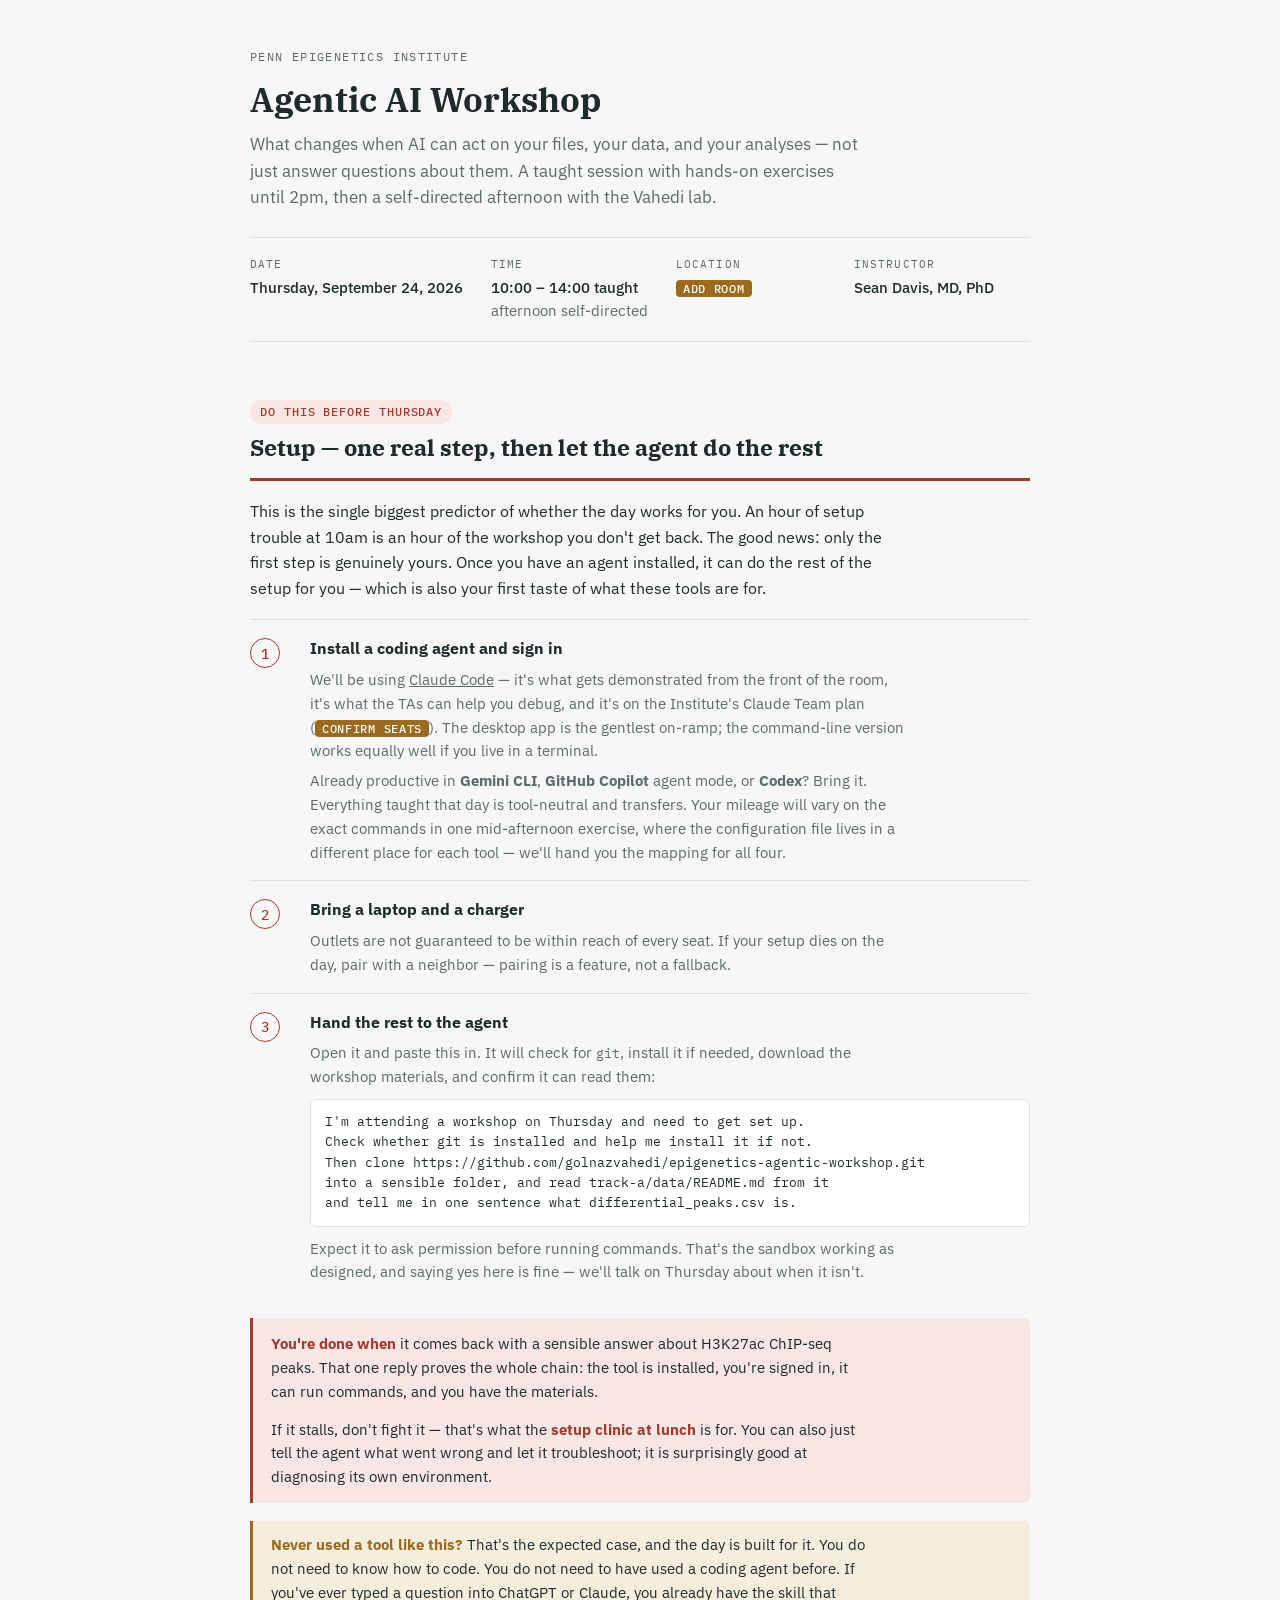
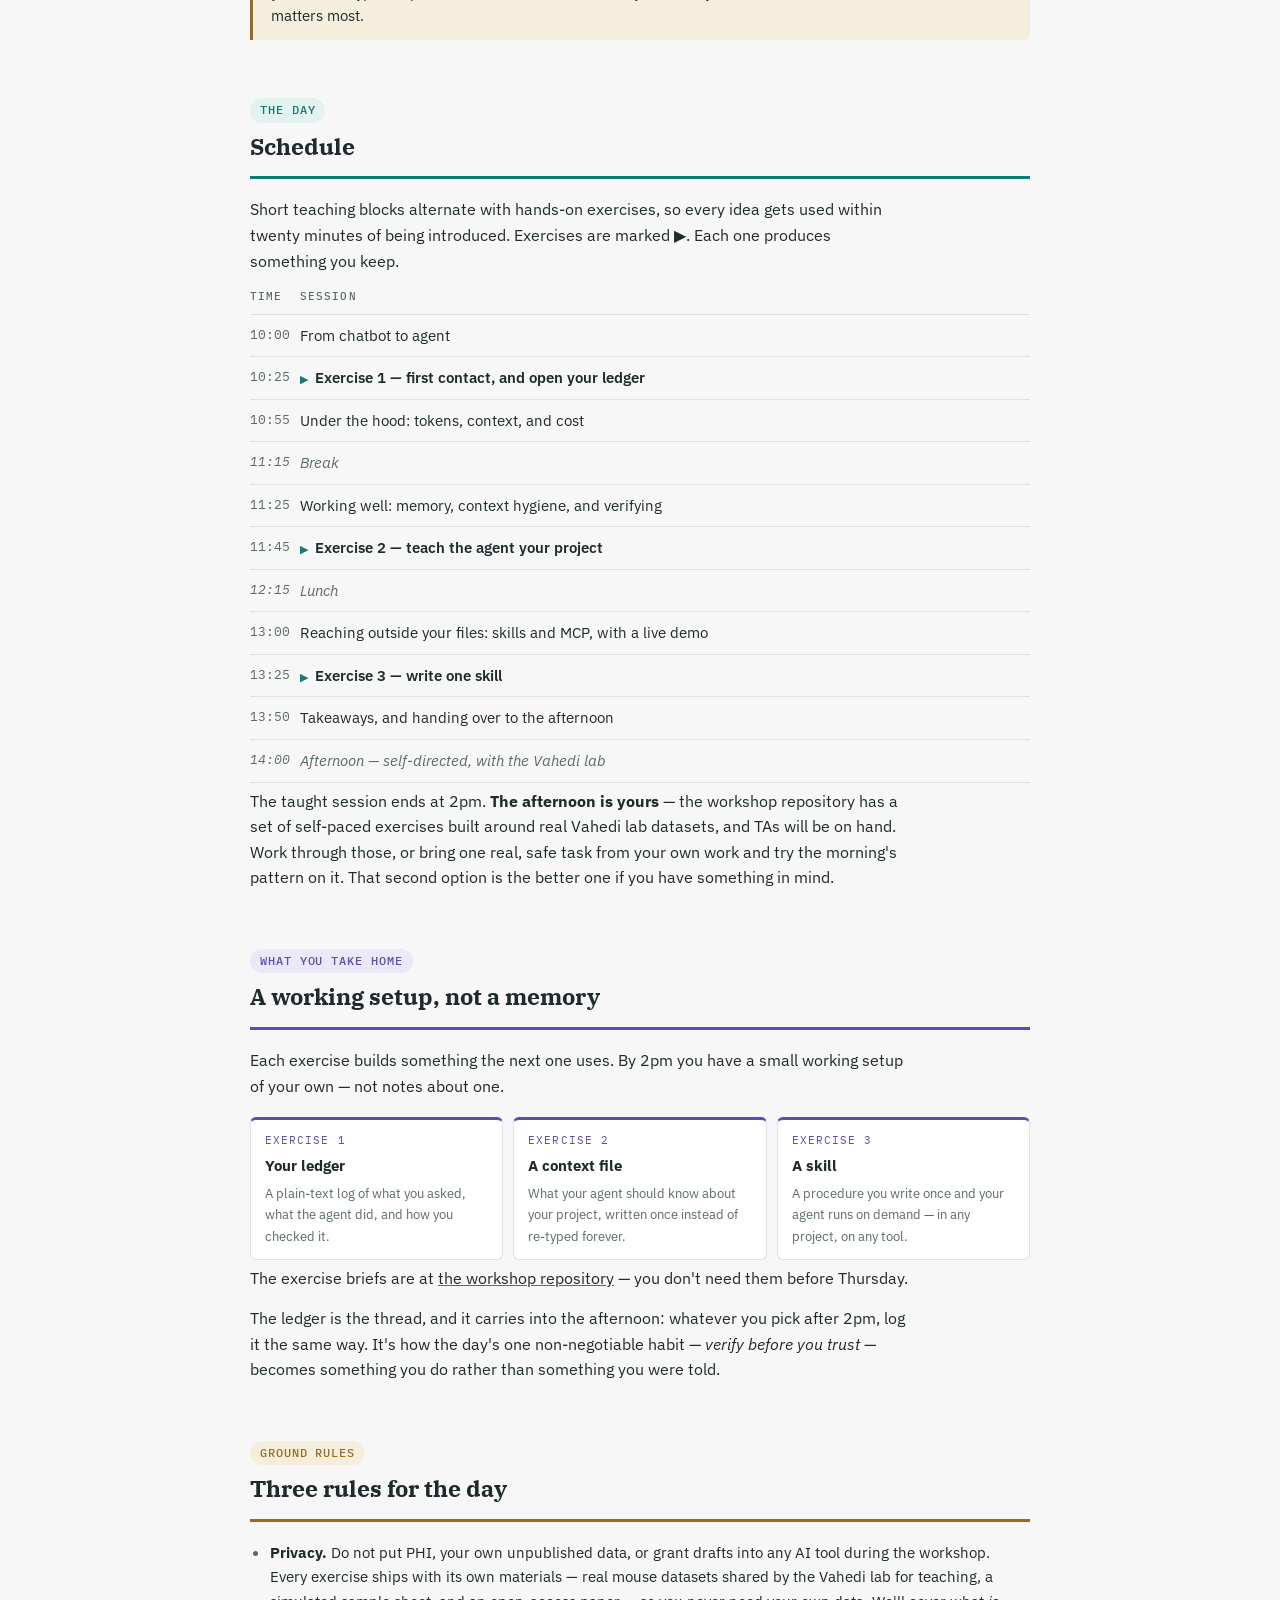
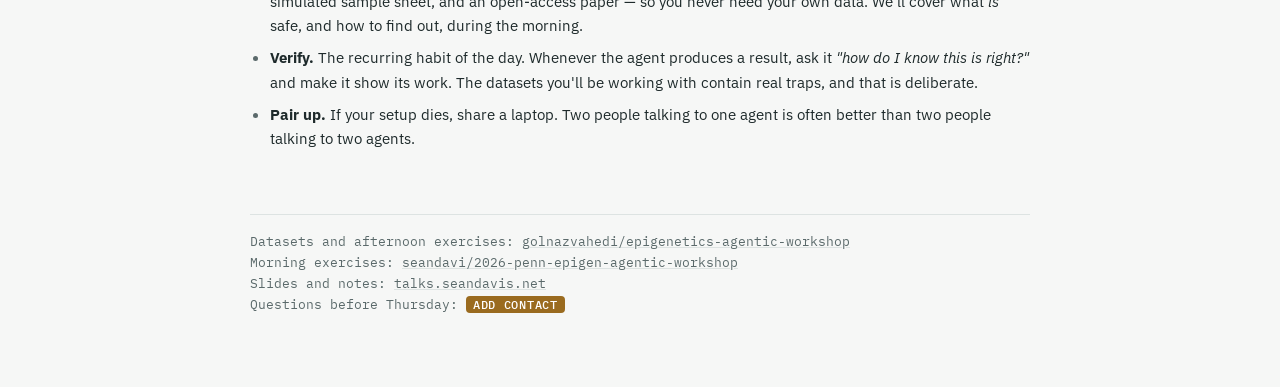
==== docs/index.html @ f06392a0 "Workshop page, three exercises, and the ledger template Taught session runs 10:00-14:00; the afterno" ====
<!DOCTYPE html>
<html lang="en">
<head>
<meta charset="utf-8">
<meta name="viewport" content="width=device-width, initial-scale=1">
<title>Agentic AI Workshop</title>
<meta name="description" content="Agentic AI workshop at the Penn Epigenetics Institute with Sean Davis — schedule, setup instructions, and materials.">
<link rel="stylesheet" href="https://fonts.googleapis.com/css2?family=IBM+Plex+Sans:wght@400;500;600;700&family=IBM+Plex+Serif:wght@600;700&family=IBM+Plex+Mono:wght@400;500&display=swap">
<style>
:root{
  --bg:#f6f7f6;
  --surface:#ffffff;
  --ink:#1e2a2b;
  --muted:#5b6a6b;
  --line:#dde3e2;
  --track-a:#0e7c74;
  --track-a-soft:#e3f1ef;
  --track-b:#5b4fb5;
  --track-b-soft:#ebe8f7;
  --amber:#9a6b1f;
  --amber-soft:#f6eedd;
  --red:#a33a2e;
  --red-soft:#f7e6e3;
  --mono:'IBM Plex Mono',ui-monospace,SFMono-Regular,monospace;
}
:root:not([data-theme="light"]){
  @media (prefers-color-scheme: dark){
    --bg:#141a1a; --surface:#1d2424; --ink:#e8ecec; --muted:#9fb0b0;
    --line:#323c3c; --track-a:#4cc2b8; --track-a-soft:#173432;
    --track-b:#a49bf0; --track-b-soft:#28244a; --amber:#d9a84e; --amber-soft:#37301e;
    --red:#e8897c; --red-soft:#3a201c;
  }
}
:root[data-theme="dark"]{
  --bg:#141a1a; --surface:#1d2424; --ink:#e8ecec; --muted:#9fb0b0;
  --line:#323c3c; --track-a:#4cc2b8; --track-a-soft:#173432;
  --track-b:#a49bf0; --track-b-soft:#28244a; --amber:#d9a84e; --amber-soft:#37301e;
  --red:#e8897c; --red-soft:#3a201c;
}
body{
  background:var(--bg); color:var(--ink);
  font:16px/1.6 'IBM Plex Sans',system-ui,sans-serif;
  padding-inline:16px; margin:0;
}
a{color:inherit; text-decoration-color:var(--muted);}
a:hover{text-decoration-color:currentColor;}
.wrap{max-width:780px; margin:0 auto; padding-block:48px 72px;}
h1,h2,h3{font-family:'IBM Plex Serif',Georgia,serif; text-wrap:balance; line-height:1.2;}
h1{font-size:2.1rem; margin:0 0 10px;}
h2{font-size:1.45rem; margin:0 0 4px;}
h3{font-size:1.05rem; margin:28px 0 8px;}
p{margin:0 0 14px; max-width:66ch;}
.eyebrow{font-family:var(--mono); font-size:.72rem; letter-spacing:.12em; text-transform:uppercase; color:var(--muted); margin-bottom:14px;}
.lede{font-size:1.05rem; color:var(--muted); max-width:62ch;}
.meta{display:flex; flex-wrap:wrap; gap:10px 28px; margin:26px 0 0; padding:18px 0; border-top:1px solid var(--line); border-bottom:1px solid var(--line);}
.meta div{min-width:150px;}
.meta dt{font-family:var(--mono); font-size:.68rem; letter-spacing:.1em; text-transform:uppercase; color:var(--muted); margin:0;}
.meta dd{margin:2px 0 0; font-weight:500; font-size:.92rem;}
section{margin-top:56px;}
.sechead{padding-bottom:12px; border-bottom:3px solid var(--tc,var(--line)); margin-bottom:18px;}
.sechead .pill{font-family:var(--mono); font-size:.72rem; letter-spacing:.08em; text-transform:uppercase; padding:3px 10px; border-radius:99px; background:var(--tcs,var(--line)); color:var(--tc,var(--ink)); font-weight:500; white-space:nowrap; display:inline-block; margin-bottom:10px;}
.setup{--tc:var(--red); --tcs:var(--red-soft);}
.day{--tc:var(--track-a); --tcs:var(--track-a-soft);}
.leave{--tc:var(--track-b); --tcs:var(--track-b-soft);}
.rules{--tc:var(--amber); --tcs:var(--amber-soft);}
.flow{list-style:none; margin:18px 0 0; padding:0; counter-reset:step;}
.flow li{display:grid; grid-template-columns:44px 1fr; gap:16px; padding:16px 0; border-top:1px solid var(--line); counter-increment:step;}
.flow li::before{content:counter(step); font-family:var(--mono); font-size:.9rem; color:var(--tc,var(--muted)); font-weight:500; border:1px solid var(--tc,var(--line)); border-radius:99px; width:28px; height:28px; display:flex; align-items:center; justify-content:center; margin-top:2px;}
.flow li > div > b:first-child{display:block; margin-bottom:2px;}
.flow strong{font-weight:600;}
.flow p{margin:6px 0 0; font-size:.93rem; color:var(--muted);}
pre{background:var(--surface); border:1px solid var(--line); border-radius:6px; padding:12px 14px; overflow-x:auto; font-family:var(--mono); font-size:.82rem; line-height:1.55; margin:10px 0;}
code{font-family:var(--mono); font-size:.85em;}
.note{background:var(--amber-soft); border-left:3px solid var(--amber); border-radius:0 6px 6px 0; padding:12px 18px; margin:18px 0; font-size:.93rem;}
.note b{color:var(--amber);}
.note p:last-child{margin-bottom:0;}
.check{background:var(--red-soft); border-left:3px solid var(--red); border-radius:0 6px 6px 0; padding:14px 18px; margin:18px 0; font-size:.93rem;}
.check b{color:var(--red);}
.check p:last-child{margin-bottom:0;}
.todo{background:var(--amber); color:#fff; font-family:var(--mono); font-size:.72rem; letter-spacing:.06em; padding:1px 7px; border-radius:4px; white-space:nowrap; font-weight:500;}
table{width:100%; border-collapse:collapse; margin:14px 0 6px; font-size:.92rem;}
th{font-family:var(--mono); font-size:.68rem; letter-spacing:.1em; text-transform:uppercase; color:var(--muted); text-align:left; font-weight:500; padding:0 10px 8px 0; border-bottom:1px solid var(--line);}
td{padding:9px 10px 9px 0; border-bottom:1px solid var(--line); vertical-align:top;}
td:first-child{font-family:var(--mono); font-size:.82rem; color:var(--muted); white-space:nowrap; width:1%;}
tr.lab td:nth-child(2){font-weight:600;}
tr.lab td:nth-child(2)::before{content:"▶"; color:var(--track-a); margin-right:7px; font-size:.75em;}
tr.brk td{color:var(--muted); font-style:italic;}
ul.plain{padding-left:20px; margin:8px 0 14px;}
ul.plain li{margin-bottom:8px; font-size:.95rem;}
ul.plain li::marker{color:var(--muted);}
.chain{display:grid; grid-template-columns:repeat(auto-fit,minmax(150px,1fr)); gap:10px; margin:18px 0 6px;}
.chain div{background:var(--surface); border:1px solid var(--line); border-top:3px solid var(--track-b); border-radius:6px; padding:12px 14px;}
.chain .tag{font-family:var(--mono); font-size:.66rem; letter-spacing:.1em; text-transform:uppercase; color:var(--track-b); display:block; margin-bottom:5px;}
.chain b{font-size:.92rem; display:block;}
.chain p{font-size:.84rem; color:var(--muted); margin:5px 0 0;}
footer{margin-top:64px; padding-top:16px; border-top:1px solid var(--line); font-size:.82rem; color:var(--muted); font-family:var(--mono);}
footer a{text-decoration-color:var(--line);}
@media (max-width:520px){
  .flow li{grid-template-columns:1fr; gap:6px;}
  .flow li::before{margin-bottom:4px;}
  h1{font-size:1.7rem;}
  .meta{gap:10px 18px;}
  td:first-child{white-space:normal;}
}
</style>
</head>
<body>
<div class="wrap">

<p class="eyebrow">Penn Epigenetics Institute</p>
<h1>Agentic AI Workshop</h1>
<p class="lede">What changes when AI can act on your files, your data, and your analyses — not just
answer questions about them. A taught session with hands-on exercises until 2pm, then a
self-directed afternoon with the Vahedi lab.</p>

<dl class="meta">
  <div><dt>Date</dt><dd>Thursday, September 24, 2026</dd></div>
  <div><dt>Time</dt><dd>10:00 – 14:00 taught<br><span style="font-weight:400;color:var(--muted)">afternoon self-directed</span></dd></div>
  <div><dt>Location</dt><dd><span class="todo">ADD ROOM</span></dd></div>
  <div><dt>Instructor</dt><dd>Sean Davis, MD, PhD</dd></div>
</dl>

<section class="setup">
  <div class="sechead"><span class="pill">Do this before Thursday</span>
  <h2>Setup — one real step, then let the agent do the rest</h2></div>

  <p>This is the single biggest predictor of whether the day works for you. An hour of setup
  trouble at 10am is an hour of the workshop you don't get back. The good news: only the first
  step is genuinely yours. Once you have an agent installed, it can do the rest of the setup
  for you — which is also your first taste of what these tools are for.</p>

  <ol class="flow">
    <li>
      <div><b>Install a coding agent and sign in</b>
      <p>We'll be using <a href="https://claude.com/claude-code">Claude Code</a> — it's what
      gets demonstrated from the front of the room, it's what the TAs can help you debug, and
      it's on the Institute's Claude Team plan (<span class="todo">CONFIRM SEATS</span>). The
      desktop app is the gentlest on-ramp; the command-line version works equally well if you
      live in a terminal.</p>
      <p>Already productive in <b>Gemini CLI</b>, <b>GitHub Copilot</b> agent mode, or
      <b>Codex</b>? Bring it. Everything taught that day is tool-neutral and transfers. Your
      mileage will vary on the exact commands in one mid-afternoon exercise, where the
      configuration file lives in a different place for each tool — we'll hand you the mapping
      for all four.</p></div>
    </li>
    <li>
      <div><b>Bring a laptop and a charger</b>
      <p>Outlets are not guaranteed to be within reach of every seat. If your setup dies on the
      day, pair with a neighbor — pairing is a feature, not a fallback.</p></div>
    </li>
    <li>
      <div><b>Hand the rest to the agent</b>
      <p>Open it and paste this in. It will check for <code>git</code>, install it if needed,
      download the workshop materials, and confirm it can read them:</p>
<pre>I'm attending a workshop on Thursday and need to get set up.
Check whether git is installed and help me install it if not.
Then clone https://github.com/golnazvahedi/epigenetics-agentic-workshop.git
into a sensible folder, and read track-a/data/README.md from it
and tell me in one sentence what differential_peaks.csv is.</pre>
      <p>Expect it to ask permission before running commands. That's the sandbox working as
      designed, and saying yes here is fine — we'll talk on Thursday about when it isn't.</p></div>
    </li>
  </ol>

  <div class="check">
    <p><b>You're done when</b> it comes back with a sensible answer about H3K27ac ChIP-seq
    peaks. That one reply proves the whole chain: the tool is installed, you're signed in, it
    can run commands, and you have the materials.</p>
    <p>If it stalls, don't fight it — that's what the <b>setup clinic at lunch</b> is for. You
    can also just tell the agent what went wrong and let it troubleshoot; it is surprisingly
    good at diagnosing its own environment.</p>
  </div>

  <div class="note">
    <p><b>Never used a tool like this?</b> That's the expected case, and the day is built for
    it. You do not need to know how to code. You do not need to have used a coding agent
    before. If you've ever typed a question into ChatGPT or Claude, you already have the skill
    that matters most.</p>
  </div>
</section>

<section class="day">
  <div class="sechead"><span class="pill">The day</span>
  <h2>Schedule</h2></div>

  <p>Short teaching blocks alternate with hands-on exercises, so every idea gets used within
  twenty minutes of being introduced. Exercises are marked <b>▶</b>. Each one produces
  something you keep.</p>

  <table>
    <thead><tr><th>Time</th><th>Session</th></tr></thead>
    <tbody>
      <tr><td>10:00</td><td>From chatbot to agent</td></tr>
      <tr class="lab"><td>10:25</td><td>Exercise 1 — first contact, and open your ledger</td></tr>
      <tr><td>10:55</td><td>Under the hood: tokens, context, and cost</td></tr>
      <tr class="brk"><td>11:15</td><td>Break</td></tr>
      <tr><td>11:25</td><td>Working well: memory, context hygiene, and verifying</td></tr>
      <tr class="lab"><td>11:45</td><td>Exercise 2 — teach the agent your project</td></tr>
      <tr class="brk"><td>12:15</td><td>Lunch</td></tr>
      <tr><td>13:00</td><td>Reaching outside your files: skills and MCP, with a live demo</td></tr>
      <tr class="lab"><td>13:25</td><td>Exercise 3 — write one skill</td></tr>
      <tr><td>13:50</td><td>Takeaways, and handing over to the afternoon</td></tr>
      <tr class="brk"><td>14:00</td><td>Afternoon — self-directed, with the Vahedi lab</td></tr>
    </tbody>
  </table>

  <p>The taught session ends at 2pm. <b>The afternoon is yours</b> — the workshop repository
  has a set of self-paced exercises built around real Vahedi lab datasets, and TAs will be on
  hand. Work through those, or bring one real, safe task from your own work and try the
  morning's pattern on it. That second option is the better one if you have something in mind.</p>
</section>

<section class="leave">
  <div class="sechead"><span class="pill">What you take home</span>
  <h2>A working setup, not a memory</h2></div>

  <p>Each exercise builds something the next one uses. By 2pm you have a small working setup
  of your own — not notes about one.</p>

  <div class="chain">
    <div><span class="tag">Exercise 1</span><b>Your ledger</b><p>A plain-text log of what you asked, what the agent did, and how you checked it.</p></div>
    <div><span class="tag">Exercise 2</span><b>A context file</b><p>What your agent should know about your project, written once instead of re-typed forever.</p></div>
    <div><span class="tag">Exercise 3</span><b>A skill</b><p>A procedure you write once and your agent runs on demand — in any project, on any tool.</p></div>
  </div>

  <p>The exercise briefs are at
  <a href="https://github.com/seandavi/2026-penn-epigen-agentic-workshop/tree/main/exercises">the
  workshop repository</a> — you don't need them before Thursday.</p>

  <p>The ledger is the thread, and it carries into the afternoon: whatever you pick after 2pm,
  log it the same way. It's how the day's one non-negotiable habit — <i>verify before you
  trust</i> — becomes something you do rather than something you were told.</p>
</section>

<section class="rules">
  <div class="sechead"><span class="pill">Ground rules</span>
  <h2>Three rules for the day</h2></div>

  <ul class="plain">
    <li><b>Privacy.</b> Do not put PHI, your own unpublished data, or grant drafts into any AI
    tool during the workshop. Every exercise ships with its own materials — real mouse datasets
    shared by the Vahedi lab for teaching, a simulated sample sheet, and an open-access paper —
    so you never need your own data. We'll cover what <i>is</i> safe, and how to find out,
    during the morning.</li>
    <li><b>Verify.</b> The recurring habit of the day. Whenever the agent produces a result, ask
    it <i>"how do I know this is right?"</i> and make it show its work. The datasets you'll be
    working with contain real traps, and that is deliberate.</li>
    <li><b>Pair up.</b> If your setup dies, share a laptop. Two people talking to one agent is
    often better than two people talking to two agents.</li>
  </ul>
</section>

<footer>
  Datasets and afternoon exercises: <a href="https://github.com/golnazvahedi/epigenetics-agentic-workshop">golnazvahedi/epigenetics-agentic-workshop</a><br>
  Morning exercises: <a href="https://github.com/seandavi/2026-penn-epigen-agentic-workshop">seandavi/2026-penn-epigen-agentic-workshop</a><br>
  Slides and notes: <a href="https://talks.seandavis.net">talks.seandavis.net</a><br>
  Questions before Thursday: <span class="todo">ADD CONTACT</span>
</footer>

</div>
</body>
</html>
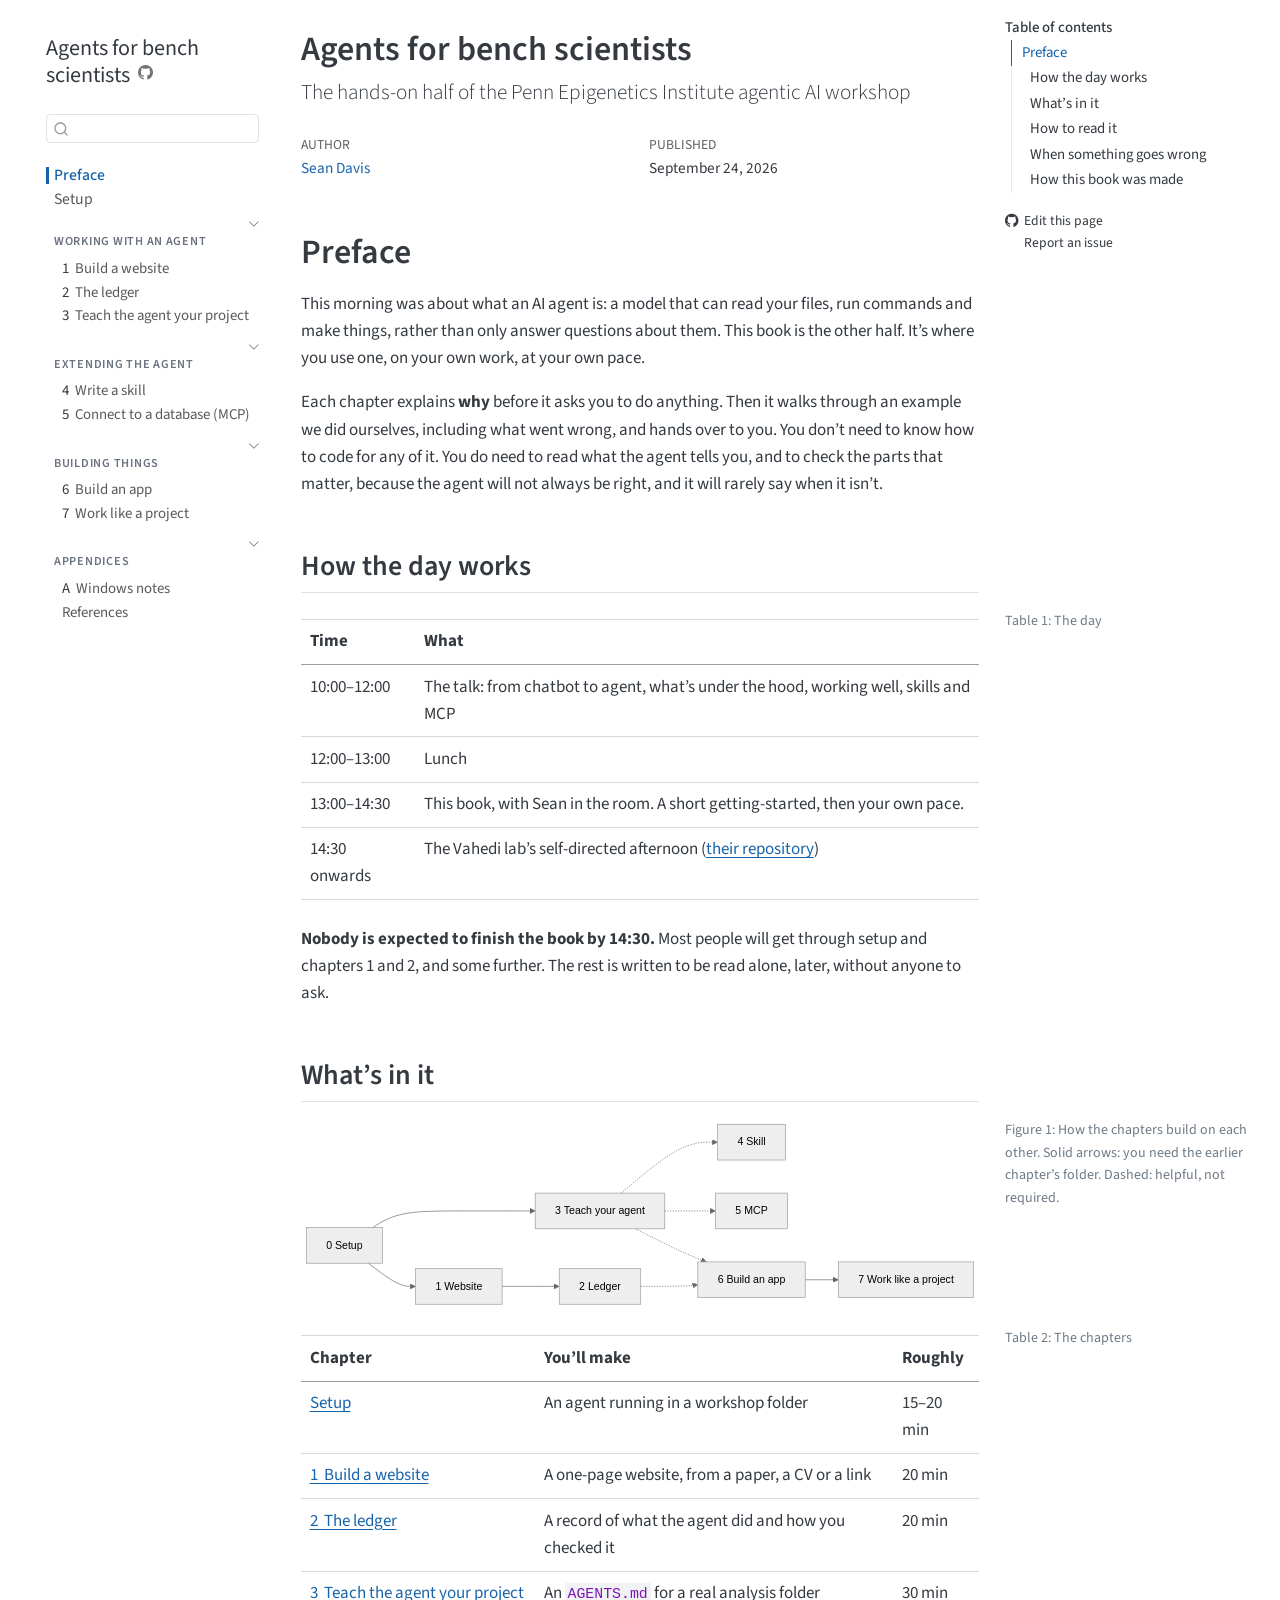
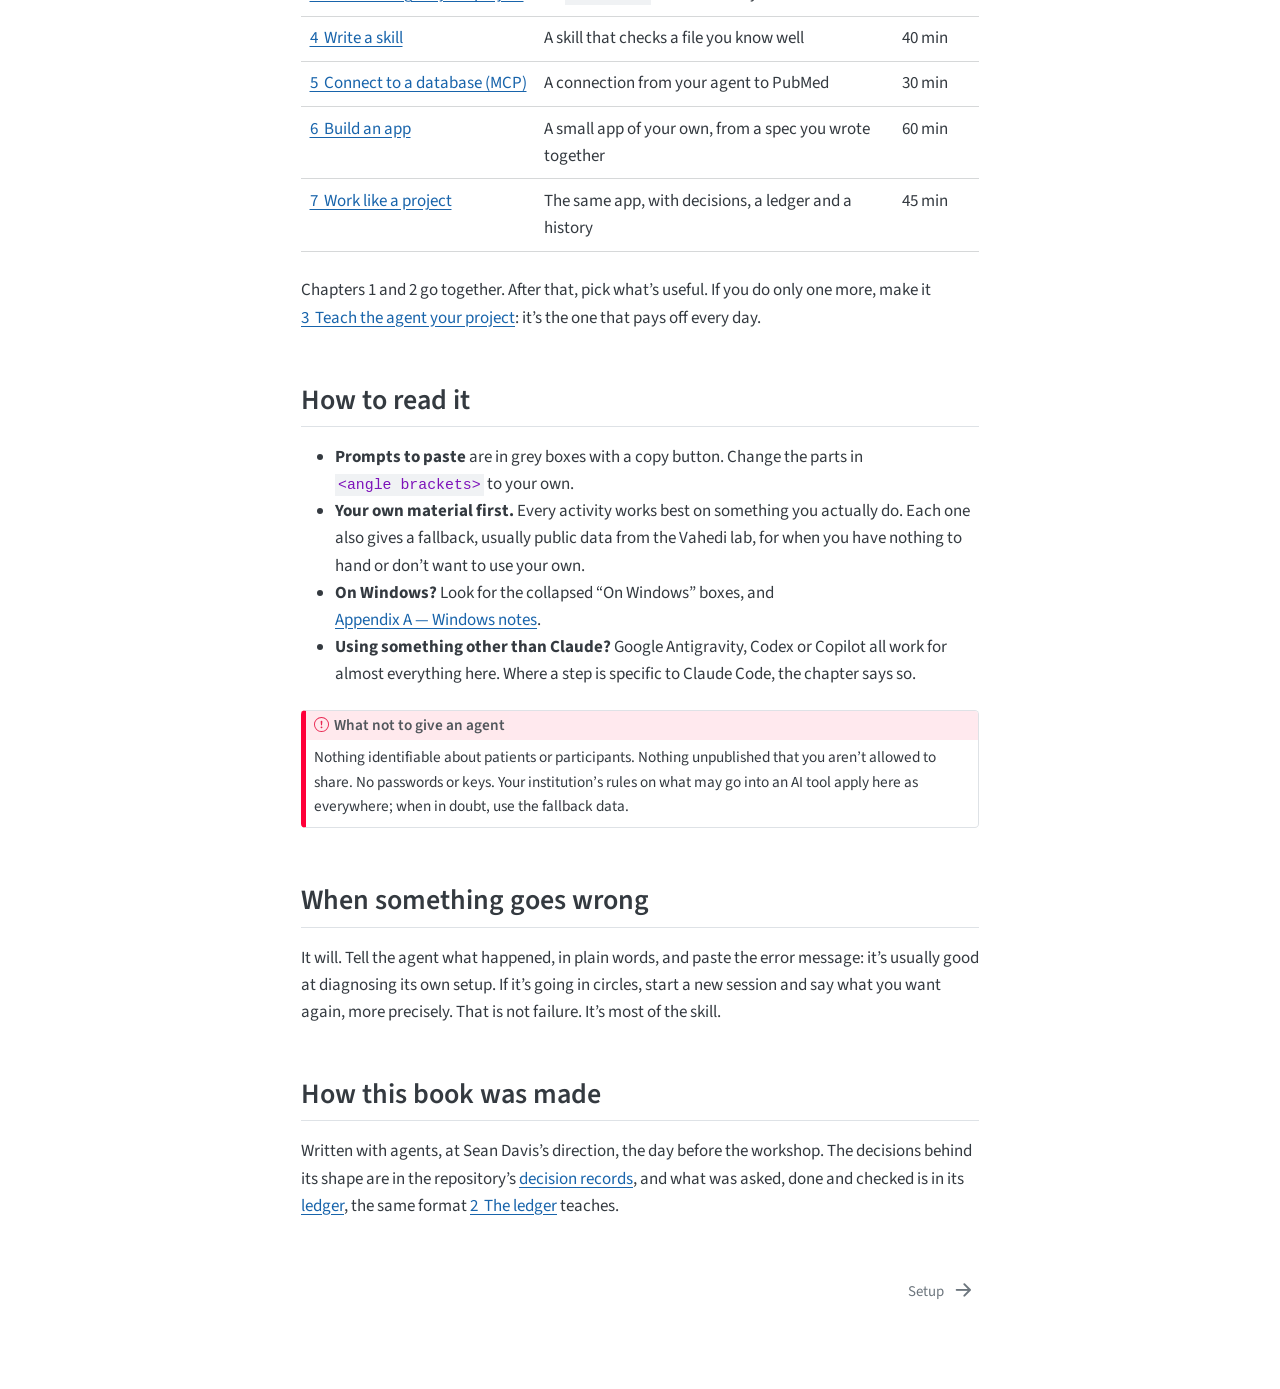
==== commit 82fc143e: "Setup: Antigravity replaces Gemini CLI; desktop app is Home and Code The folder is made from the app" ====
--- a/docs/index.html
+++ b/docs/index.html
@@ -1,262 +1,868 @@
 <!DOCTYPE html>
-<html lang="en">
-<head>
+<html xmlns="http://www.w3.org/1999/xhtml" lang="en" xml:lang="en"><head>
+
 <meta charset="utf-8">
-<meta name="viewport" content="width=device-width, initial-scale=1">
-<title>Agentic AI Workshop</title>
-<meta name="description" content="Agentic AI workshop at the Penn Epigenetics Institute with Sean Davis — schedule, setup instructions, and materials.">
-<link rel="stylesheet" href="https://fonts.googleapis.com/css2?family=IBM+Plex+Sans:wght@400;500;600;700&family=IBM+Plex+Serif:wght@600;700&family=IBM+Plex+Mono:wght@400;500&display=swap">
+<meta name="generator" content="quarto-1.9.38">
+
+<meta name="viewport" content="width=device-width, initial-scale=1.0, user-scalable=yes">
+
+<meta name="author" content="Sean Davis">
+<meta name="dcterms.date" content="2026-09-24">
+
+<title>Agents for bench scientists</title>
 <style>
-:root{
-  --bg:#f6f7f6;
-  --surface:#ffffff;
-  --ink:#1e2a2b;
-  --muted:#5b6a6b;
-  --line:#dde3e2;
-  --track-a:#0e7c74;
-  --track-a-soft:#e3f1ef;
-  --track-b:#5b4fb5;
-  --track-b-soft:#ebe8f7;
-  --amber:#9a6b1f;
-  --amber-soft:#f6eedd;
-  --red:#a33a2e;
-  --red-soft:#f7e6e3;
-  --mono:'IBM Plex Mono',ui-monospace,SFMono-Regular,monospace;
-}
-:root:not([data-theme="light"]){
-  @media (prefers-color-scheme: dark){
-    --bg:#141a1a; --surface:#1d2424; --ink:#e8ecec; --muted:#9fb0b0;
-    --line:#323c3c; --track-a:#4cc2b8; --track-a-soft:#173432;
-    --track-b:#a49bf0; --track-b-soft:#28244a; --amber:#d9a84e; --amber-soft:#37301e;
-    --red:#e8897c; --red-soft:#3a201c;
-  }
-}
-:root[data-theme="dark"]{
-  --bg:#141a1a; --surface:#1d2424; --ink:#e8ecec; --muted:#9fb0b0;
-  --line:#323c3c; --track-a:#4cc2b8; --track-a-soft:#173432;
-  --track-b:#a49bf0; --track-b-soft:#28244a; --amber:#d9a84e; --amber-soft:#37301e;
-  --red:#e8897c; --red-soft:#3a201c;
-}
-body{
-  background:var(--bg); color:var(--ink);
-  font:16px/1.6 'IBM Plex Sans',system-ui,sans-serif;
-  padding-inline:16px; margin:0;
-}
-a{color:inherit; text-decoration-color:var(--muted);}
-a:hover{text-decoration-color:currentColor;}
-.wrap{max-width:780px; margin:0 auto; padding-block:48px 72px;}
-h1,h2,h3{font-family:'IBM Plex Serif',Georgia,serif; text-wrap:balance; line-height:1.2;}
-h1{font-size:2.1rem; margin:0 0 10px;}
-h2{font-size:1.45rem; margin:0 0 4px;}
-h3{font-size:1.05rem; margin:28px 0 8px;}
-p{margin:0 0 14px; max-width:66ch;}
-.eyebrow{font-family:var(--mono); font-size:.72rem; letter-spacing:.12em; text-transform:uppercase; color:var(--muted); margin-bottom:14px;}
-.lede{font-size:1.05rem; color:var(--muted); max-width:62ch;}
-.meta{display:flex; flex-wrap:wrap; gap:10px 28px; margin:26px 0 0; padding:18px 0; border-top:1px solid var(--line); border-bottom:1px solid var(--line);}
-.meta div{min-width:150px;}
-.meta dt{font-family:var(--mono); font-size:.68rem; letter-spacing:.1em; text-transform:uppercase; color:var(--muted); margin:0;}
-.meta dd{margin:2px 0 0; font-weight:500; font-size:.92rem;}
-section{margin-top:56px;}
-.sechead{padding-bottom:12px; border-bottom:3px solid var(--tc,var(--line)); margin-bottom:18px;}
-.sechead .pill{font-family:var(--mono); font-size:.72rem; letter-spacing:.08em; text-transform:uppercase; padding:3px 10px; border-radius:99px; background:var(--tcs,var(--line)); color:var(--tc,var(--ink)); font-weight:500; white-space:nowrap; display:inline-block; margin-bottom:10px;}
-.setup{--tc:var(--red); --tcs:var(--red-soft);}
-.day{--tc:var(--track-a); --tcs:var(--track-a-soft);}
-.leave{--tc:var(--track-b); --tcs:var(--track-b-soft);}
-.rules{--tc:var(--amber); --tcs:var(--amber-soft);}
-.flow{list-style:none; margin:18px 0 0; padding:0; counter-reset:step;}
-.flow li{display:grid; grid-template-columns:44px 1fr; gap:16px; padding:16px 0; border-top:1px solid var(--line); counter-increment:step;}
-.flow li::before{content:counter(step); font-family:var(--mono); font-size:.9rem; color:var(--tc,var(--muted)); font-weight:500; border:1px solid var(--tc,var(--line)); border-radius:99px; width:28px; height:28px; display:flex; align-items:center; justify-content:center; margin-top:2px;}
-.flow li > div > b:first-child{display:block; margin-bottom:2px;}
-.flow strong{font-weight:600;}
-.flow p{margin:6px 0 0; font-size:.93rem; color:var(--muted);}
-pre{background:var(--surface); border:1px solid var(--line); border-radius:6px; padding:12px 14px; overflow-x:auto; font-family:var(--mono); font-size:.82rem; line-height:1.55; margin:10px 0;}
-code{font-family:var(--mono); font-size:.85em;}
-.note{background:var(--amber-soft); border-left:3px solid var(--amber); border-radius:0 6px 6px 0; padding:12px 18px; margin:18px 0; font-size:.93rem;}
-.note b{color:var(--amber);}
-.note p:last-child{margin-bottom:0;}
-.check{background:var(--red-soft); border-left:3px solid var(--red); border-radius:0 6px 6px 0; padding:14px 18px; margin:18px 0; font-size:.93rem;}
-.check b{color:var(--red);}
-.check p:last-child{margin-bottom:0;}
-.todo{background:var(--amber); color:#fff; font-family:var(--mono); font-size:.72rem; letter-spacing:.06em; padding:1px 7px; border-radius:4px; white-space:nowrap; font-weight:500;}
-table{width:100%; border-collapse:collapse; margin:14px 0 6px; font-size:.92rem;}
-th{font-family:var(--mono); font-size:.68rem; letter-spacing:.1em; text-transform:uppercase; color:var(--muted); text-align:left; font-weight:500; padding:0 10px 8px 0; border-bottom:1px solid var(--line);}
-td{padding:9px 10px 9px 0; border-bottom:1px solid var(--line); vertical-align:top;}
-td:first-child{font-family:var(--mono); font-size:.82rem; color:var(--muted); white-space:nowrap; width:1%;}
-tr.lab td:nth-child(2){font-weight:600;}
-tr.lab td:nth-child(2)::before{content:"▶"; color:var(--track-a); margin-right:7px; font-size:.75em;}
-tr.brk td{color:var(--muted); font-style:italic;}
-ul.plain{padding-left:20px; margin:8px 0 14px;}
-ul.plain li{margin-bottom:8px; font-size:.95rem;}
-ul.plain li::marker{color:var(--muted);}
-.chain{display:grid; grid-template-columns:repeat(auto-fit,minmax(150px,1fr)); gap:10px; margin:18px 0 6px;}
-.chain div{background:var(--surface); border:1px solid var(--line); border-top:3px solid var(--track-b); border-radius:6px; padding:12px 14px;}
-.chain .tag{font-family:var(--mono); font-size:.66rem; letter-spacing:.1em; text-transform:uppercase; color:var(--track-b); display:block; margin-bottom:5px;}
-.chain b{font-size:.92rem; display:block;}
-.chain p{font-size:.84rem; color:var(--muted); margin:5px 0 0;}
-footer{margin-top:64px; padding-top:16px; border-top:1px solid var(--line); font-size:.82rem; color:var(--muted); font-family:var(--mono);}
-footer a{text-decoration-color:var(--line);}
-@media (max-width:520px){
-  .flow li{grid-template-columns:1fr; gap:6px;}
-  .flow li::before{margin-bottom:4px;}
-  h1{font-size:1.7rem;}
-  .meta{gap:10px 18px;}
-  td:first-child{white-space:normal;}
+/* Default styles provided by pandoc.
+** See https://pandoc.org/MANUAL.html#variables-for-html for config info.
+*/
+code{white-space: pre-wrap;}
+span.smallcaps{font-variant: small-caps;}
+div.columns{display: flex; gap: min(4vw, 1.5em);}
+div.column{flex: auto; overflow-x: auto;}
+div.hanging-indent{margin-left: 1.5em; text-indent: -1.5em;}
+ul.task-list{list-style: none;}
+ul.task-list li input[type="checkbox"] {
+  width: 0.8em;
+  margin: 0 0.8em 0.2em -1em; /* quarto-specific, see https://github.com/quarto-dev/quarto-cli/issues/4556 */ 
+  vertical-align: middle;
 }
 </style>
+
+
+<script src="site_libs/quarto-nav/quarto-nav.js"></script>
+<script src="site_libs/quarto-nav/headroom.min.js"></script>
+<script src="site_libs/clipboard/clipboard.min.js"></script>
+<script src="site_libs/quarto-search/autocomplete.umd.js"></script>
+<script src="site_libs/quarto-search/fuse.min.js"></script>
+<script src="site_libs/quarto-search/quarto-search.js"></script>
+<meta name="quarto:offset" content="./">
+<link href="./chapters/00-setup.html" rel="next">
+<script src="site_libs/quarto-html/quarto.js" type="module"></script>
+<script src="site_libs/quarto-html/tabsets/tabsets.js" type="module"></script>
+<script src="site_libs/quarto-html/popper.min.js"></script>
+<script src="site_libs/quarto-html/tippy.umd.min.js"></script>
+<script src="site_libs/quarto-html/anchor.min.js"></script>
+<link href="site_libs/quarto-html/tippy.css" rel="stylesheet">
+<link href="site_libs/quarto-html/quarto-syntax-highlighting-15634bcf2e68342d4ad2dfa704d543f6.css" rel="stylesheet" id="quarto-text-highlighting-styles">
+<script src="site_libs/bootstrap/bootstrap.min.js"></script>
+<link href="site_libs/bootstrap/bootstrap-icons.css" rel="stylesheet">
+<link href="site_libs/bootstrap/bootstrap-8db532a760e6309ca89cbbb647cf1feb.min.css" rel="stylesheet" append-hash="true" id="quarto-bootstrap" data-mode="light">
+<script id="quarto-search-options" type="application/json">{
+  "location": "sidebar",
+  "copy-button": false,
+  "collapse-after": 3,
+  "panel-placement": "start",
+  "type": "textbox",
+  "limit": 50,
+  "keyboard-shortcut": [
+    "f",
+    "/",
+    "s"
+  ],
+  "show-item-context": false,
+  "language": {
+    "search-no-results-text": "No results",
+    "search-matching-documents-text": "matching documents",
+    "search-copy-link-title": "Copy link to search",
+    "search-hide-matches-text": "Hide additional matches",
+    "search-more-match-text": "more match in this document",
+    "search-more-matches-text": "more matches in this document",
+    "search-clear-button-title": "Clear",
+    "search-text-placeholder": "",
+    "search-detached-cancel-button-title": "Cancel",
+    "search-submit-button-title": "Submit",
+    "search-label": "Search"
+  }
+}</script>
+<meta name="mermaid-theme" content="neutral">
+<script src="site_libs/quarto-diagram/mermaid.min.js"></script>
+<script src="site_libs/quarto-diagram/mermaid-init.js"></script>
+<link href="site_libs/quarto-diagram/mermaid.css" rel="stylesheet">
+
+
 </head>
-<body>
-<div class="wrap">
-
-<p class="eyebrow">Penn Epigenetics Institute</p>
-<h1>Agentic AI Workshop</h1>
-<p class="lede">What changes when AI can act on your files, your data, and your analyses — not just
-answer questions about them. A taught session with hands-on exercises until 2pm, then a
-self-directed afternoon with the Vahedi lab.</p>
-
-<dl class="meta">
-  <div><dt>Date</dt><dd>Thursday, September 24, 2026</dd></div>
-  <div><dt>Time</dt><dd>10:00 – 14:00 taught<br><span style="font-weight:400;color:var(--muted)">afternoon self-directed</span></dd></div>
-  <div><dt>Location</dt><dd><span class="todo">ADD ROOM</span></dd></div>
-  <div><dt>Instructor</dt><dd>Sean Davis, MD, PhD</dd></div>
-</dl>
-
-<section class="setup">
-  <div class="sechead"><span class="pill">Do this before Thursday</span>
-  <h2>Setup — one real step, then let the agent do the rest</h2></div>
-
-  <p>This is the single biggest predictor of whether the day works for you. An hour of setup
-  trouble at 10am is an hour of the workshop you don't get back. The good news: only the first
-  step is genuinely yours. Once you have an agent installed, it can do the rest of the setup
-  for you — which is also your first taste of what these tools are for.</p>
-
-  <ol class="flow">
-    <li>
-      <div><b>Install a coding agent and sign in</b>
-      <p>We'll be using <a href="https://claude.com/claude-code">Claude Code</a> — it's what
-      gets demonstrated from the front of the room, it's what the TAs can help you debug, and
-      it's on the Institute's Claude Team plan (<span class="todo">CONFIRM SEATS</span>). The
-      desktop app is the gentlest on-ramp; the command-line version works equally well if you
-      live in a terminal.</p>
-      <p>Already productive in <b>Gemini CLI</b>, <b>GitHub Copilot</b> agent mode, or
-      <b>Codex</b>? Bring it. Everything taught that day is tool-neutral and transfers. Your
-      mileage will vary on the exact commands in one mid-afternoon exercise, where the
-      configuration file lives in a different place for each tool — we'll hand you the mapping
-      for all four.</p></div>
-    </li>
-    <li>
-      <div><b>Bring a laptop and a charger</b>
-      <p>Outlets are not guaranteed to be within reach of every seat. If your setup dies on the
-      day, pair with a neighbor — pairing is a feature, not a fallback.</p></div>
-    </li>
-    <li>
-      <div><b>Hand the rest to the agent</b>
-      <p>Open it and paste this in. It will check for <code>git</code>, install it if needed,
-      download the workshop materials, and confirm it can read them:</p>
-<pre>I'm attending a workshop on Thursday and need to get set up.
-Check whether git is installed and help me install it if not.
-Then clone https://github.com/golnazvahedi/epigenetics-agentic-workshop.git
-into a sensible folder, and read track-a/data/README.md from it
-and tell me in one sentence what differential_peaks.csv is.</pre>
-      <p>Expect it to ask permission before running commands. That's the sandbox working as
-      designed, and saying yes here is fine — we'll talk on Thursday about when it isn't.</p></div>
-    </li>
-  </ol>
-
-  <div class="check">
-    <p><b>You're done when</b> it comes back with a sensible answer about H3K27ac ChIP-seq
-    peaks. That one reply proves the whole chain: the tool is installed, you're signed in, it
-    can run commands, and you have the materials.</p>
-    <p>If it stalls, don't fight it — that's what the <b>setup clinic at lunch</b> is for. You
-    can also just tell the agent what went wrong and let it troubleshoot; it is surprisingly
-    good at diagnosing its own environment.</p>
-  </div>
-
-  <div class="note">
-    <p><b>Never used a tool like this?</b> That's the expected case, and the day is built for
-    it. You do not need to know how to code. You do not need to have used a coding agent
-    before. If you've ever typed a question into ChatGPT or Claude, you already have the skill
-    that matters most.</p>
-  </div>
+
+<body class="nav-sidebar floating slimcontent quarto-light">
+
+<div id="quarto-search-results"></div>
+  <header id="quarto-header" class="headroom fixed-top">
+  <nav class="quarto-secondary-nav">
+    <div class="container-fluid d-flex">
+      <button type="button" class="quarto-btn-toggle btn" data-bs-toggle="collapse" role="button" data-bs-target=".quarto-sidebar-collapse-item" aria-controls="quarto-sidebar" aria-expanded="false" aria-label="Toggle sidebar navigation" onclick="if (window.quartoToggleHeadroom) { window.quartoToggleHeadroom(); }">
+        <i class="bi bi-layout-text-sidebar-reverse"></i>
+      </button>
+        <nav class="quarto-page-breadcrumbs" aria-label="breadcrumb"><ol class="breadcrumb"><li class="breadcrumb-item"><a href="./index.html">Preface</a></li></ol></nav>
+        <a class="flex-grow-1" role="navigation" data-bs-toggle="collapse" data-bs-target=".quarto-sidebar-collapse-item" aria-controls="quarto-sidebar" aria-expanded="false" aria-label="Toggle sidebar navigation" onclick="if (window.quartoToggleHeadroom) { window.quartoToggleHeadroom(); }">      
+        </a>
+      <button type="button" class="btn quarto-search-button" aria-label="Search" onclick="window.quartoOpenSearch();">
+        <i class="bi bi-search"></i>
+      </button>
+    </div>
+  </nav>
+</header>
+<!-- content -->
+<div id="quarto-content" class="quarto-container page-columns page-rows-contents page-layout-article">
+<!-- sidebar -->
+  <nav id="quarto-sidebar" class="sidebar collapse collapse-horizontal quarto-sidebar-collapse-item sidebar-navigation floating overflow-auto">
+    <div class="pt-lg-2 mt-2 text-left sidebar-header">
+    <div class="sidebar-title mb-0 py-0">
+      <a href="./">Agents for bench scientists</a> 
+        <div class="sidebar-tools-main">
+    <a href="https://github.com/seandavi/2026-penn-epigen-agentic-workshop/tree/main/book/" title="Source Code" class="quarto-navigation-tool px-1" aria-label="Source Code"><i class="bi bi-github"></i></a>
+</div>
+    </div>
+      </div>
+        <div class="mt-2 flex-shrink-0 align-items-center">
+        <div class="sidebar-search">
+        <div id="quarto-search" class="" title="Search"></div>
+        </div>
+        </div>
+    <div class="sidebar-menu-container"> 
+    <ul class="list-unstyled mt-1">
+        <li class="sidebar-item">
+  <div class="sidebar-item-container"> 
+  <a href="./index.html" class="sidebar-item-text sidebar-link active">
+ <span class="menu-text">Preface</span></a>
+  </div>
+</li>
+        <li class="sidebar-item">
+  <div class="sidebar-item-container"> 
+  <a href="./chapters/00-setup.html" class="sidebar-item-text sidebar-link">
+ <span class="menu-text">Setup</span></a>
+  </div>
+</li>
+        <li class="sidebar-item sidebar-item-section">
+      <div class="sidebar-item-container"> 
+            <a class="sidebar-item-text sidebar-link text-start" data-bs-toggle="collapse" data-bs-target="#quarto-sidebar-section-1" role="navigation" aria-expanded="true">
+ <span class="menu-text">Working with an agent</span></a>
+          <a class="sidebar-item-toggle text-start" data-bs-toggle="collapse" data-bs-target="#quarto-sidebar-section-1" role="navigation" aria-expanded="true" aria-label="Toggle section">
+            <i class="bi bi-chevron-right ms-2"></i>
+          </a> 
+      </div>
+      <ul id="quarto-sidebar-section-1" class="collapse list-unstyled sidebar-section depth1 show">  
+          <li class="sidebar-item">
+  <div class="sidebar-item-container"> 
+  <a href="./chapters/01-website.html" class="sidebar-item-text sidebar-link">
+ <span class="menu-text"><span class="chapter-number">1</span>&nbsp; <span class="chapter-title">Build a website</span></span></a>
+  </div>
+</li>
+          <li class="sidebar-item">
+  <div class="sidebar-item-container"> 
+  <a href="./chapters/02-ledger.html" class="sidebar-item-text sidebar-link">
+ <span class="menu-text"><span class="chapter-number">2</span>&nbsp; <span class="chapter-title">The ledger</span></span></a>
+  </div>
+</li>
+          <li class="sidebar-item">
+  <div class="sidebar-item-container"> 
+  <a href="./chapters/03-teach-your-agent.html" class="sidebar-item-text sidebar-link">
+ <span class="menu-text"><span class="chapter-number">3</span>&nbsp; <span class="chapter-title">Teach the agent your project</span></span></a>
+  </div>
+</li>
+      </ul>
+  </li>
+        <li class="sidebar-item sidebar-item-section">
+      <div class="sidebar-item-container"> 
+            <a class="sidebar-item-text sidebar-link text-start" data-bs-toggle="collapse" data-bs-target="#quarto-sidebar-section-2" role="navigation" aria-expanded="true">
+ <span class="menu-text">Extending the agent</span></a>
+          <a class="sidebar-item-toggle text-start" data-bs-toggle="collapse" data-bs-target="#quarto-sidebar-section-2" role="navigation" aria-expanded="true" aria-label="Toggle section">
+            <i class="bi bi-chevron-right ms-2"></i>
+          </a> 
+      </div>
+      <ul id="quarto-sidebar-section-2" class="collapse list-unstyled sidebar-section depth1 show">  
+          <li class="sidebar-item">
+  <div class="sidebar-item-container"> 
+  <a href="./chapters/04-skills.html" class="sidebar-item-text sidebar-link">
+ <span class="menu-text"><span class="chapter-number">4</span>&nbsp; <span class="chapter-title">Write a skill</span></span></a>
+  </div>
+</li>
+          <li class="sidebar-item">
+  <div class="sidebar-item-container"> 
+  <a href="./chapters/05-mcp.html" class="sidebar-item-text sidebar-link">
+ <span class="menu-text"><span class="chapter-number">5</span>&nbsp; <span class="chapter-title">Connect to a database (MCP)</span></span></a>
+  </div>
+</li>
+      </ul>
+  </li>
+        <li class="sidebar-item sidebar-item-section">
+      <div class="sidebar-item-container"> 
+            <a class="sidebar-item-text sidebar-link text-start" data-bs-toggle="collapse" data-bs-target="#quarto-sidebar-section-3" role="navigation" aria-expanded="true">
+ <span class="menu-text">Building things</span></a>
+          <a class="sidebar-item-toggle text-start" data-bs-toggle="collapse" data-bs-target="#quarto-sidebar-section-3" role="navigation" aria-expanded="true" aria-label="Toggle section">
+            <i class="bi bi-chevron-right ms-2"></i>
+          </a> 
+      </div>
+      <ul id="quarto-sidebar-section-3" class="collapse list-unstyled sidebar-section depth1 show">  
+          <li class="sidebar-item">
+  <div class="sidebar-item-container"> 
+  <a href="./chapters/06-build-an-app.html" class="sidebar-item-text sidebar-link">
+ <span class="menu-text"><span class="chapter-number">6</span>&nbsp; <span class="chapter-title">Build an app</span></span></a>
+  </div>
+</li>
+          <li class="sidebar-item">
+  <div class="sidebar-item-container"> 
+  <a href="./chapters/07-work-like-a-project.html" class="sidebar-item-text sidebar-link">
+ <span class="menu-text"><span class="chapter-number">7</span>&nbsp; <span class="chapter-title">Work like a project</span></span></a>
+  </div>
+</li>
+      </ul>
+  </li>
+        <li class="sidebar-item sidebar-item-section">
+      <div class="sidebar-item-container"> 
+            <a class="sidebar-item-text sidebar-link text-start" data-bs-toggle="collapse" data-bs-target="#quarto-sidebar-section-4" role="navigation" aria-expanded="true">
+ <span class="menu-text">Appendices</span></a>
+          <a class="sidebar-item-toggle text-start" data-bs-toggle="collapse" data-bs-target="#quarto-sidebar-section-4" role="navigation" aria-expanded="true" aria-label="Toggle section">
+            <i class="bi bi-chevron-right ms-2"></i>
+          </a> 
+      </div>
+      <ul id="quarto-sidebar-section-4" class="collapse list-unstyled sidebar-section depth1 show">  
+          <li class="sidebar-item">
+  <div class="sidebar-item-container"> 
+  <a href="./appendices/windows.html" class="sidebar-item-text sidebar-link">
+ <span class="menu-text"><span class="chapter-number">A</span>&nbsp; <span class="chapter-title">Windows notes</span></span></a>
+  </div>
+</li>
+          <li class="sidebar-item">
+  <div class="sidebar-item-container"> 
+  <a href="./appendices/references.html" class="sidebar-item-text sidebar-link">
+ <span class="menu-text">References</span></a>
+  </div>
+</li>
+      </ul>
+  </li>
+    </ul>
+    </div>
+</nav>
+<div id="quarto-sidebar-glass" class="quarto-sidebar-collapse-item" data-bs-toggle="collapse" data-bs-target=".quarto-sidebar-collapse-item"></div>
+<!-- margin-sidebar -->
+    <div id="quarto-margin-sidebar" class="sidebar margin-sidebar">
+        <nav id="TOC" role="doc-toc" class="toc-active">
+    <h2 id="toc-title">Table of contents</h2>
+   
+  <ul>
+  <li><a href="#preface" id="toc-preface" class="nav-link active" data-scroll-target="#preface">Preface</a>
+  <ul class="collapse">
+  <li><a href="#how-the-day-works" id="toc-how-the-day-works" class="nav-link" data-scroll-target="#how-the-day-works">How the day works</a></li>
+  <li><a href="#whats-in-it" id="toc-whats-in-it" class="nav-link" data-scroll-target="#whats-in-it">What’s in it</a></li>
+  <li><a href="#how-to-read-it" id="toc-how-to-read-it" class="nav-link" data-scroll-target="#how-to-read-it">How to read it</a></li>
+  <li><a href="#when-something-goes-wrong" id="toc-when-something-goes-wrong" class="nav-link" data-scroll-target="#when-something-goes-wrong">When something goes wrong</a></li>
+  <li><a href="#how-this-book-was-made" id="toc-how-this-book-was-made" class="nav-link" data-scroll-target="#how-this-book-was-made">How this book was made</a></li>
+  </ul></li>
+  </ul>
+<div class="toc-actions"><ul><li><a href="https://github.com/seandavi/2026-penn-epigen-agentic-workshop/edit/main/book/index.qmd" class="toc-action"><i class="bi bi-github"></i>Edit this page</a></li><li><a href="https://github.com/seandavi/2026-penn-epigen-agentic-workshop/issues/new" class="toc-action"><i class="bi empty"></i>Report an issue</a></li></ul></div></nav>
+    </div>
+<!-- main -->
+<main class="content page-columns page-full" id="quarto-document-content">
+
+<header id="title-block-header" class="quarto-title-block default">
+<div class="quarto-title">
+<h1 class="title">Agents for bench scientists</h1>
+<p class="subtitle lead">The hands-on half of the Penn Epigenetics Institute agentic AI workshop</p>
+</div>
+
+
+
+<div class="quarto-title-meta">
+
+    <div>
+    <div class="quarto-title-meta-heading">Author</div>
+    <div class="quarto-title-meta-contents">
+             <p><a href="https://seandavi.github.io/">Sean Davis</a> </p>
+          </div>
+  </div>
+    
+    <div>
+    <div class="quarto-title-meta-heading">Published</div>
+    <div class="quarto-title-meta-contents">
+      <p class="date">September 24, 2026</p>
+    </div>
+  </div>
+  
+    
+  </div>
+  
+
+
+</header>
+
+
+<section id="preface" class="level1 unnumbered page-columns page-full">
+<h1 class="unnumbered">Preface</h1>
+<p>This morning was about what an AI agent is: a model that can read your files, run commands and make things, rather than only answer questions about them. This book is the other half. It’s where you use one, on your own work, at your own pace.</p>
+<p>Each chapter explains <strong>why</strong> before it asks you to do anything. Then it walks through an example we did ourselves, including what went wrong, and hands over to you. You don’t need to know how to code for any of it. You do need to read what the agent tells you, and to check the parts that matter, because the agent will not always be right, and it will rarely say when it isn’t.</p>
+<section id="how-the-day-works" class="level2 page-columns page-full">
+<h2 class="anchored" data-anchor-id="how-the-day-works">How the day works</h2>
+<div id="tbl-day" class="quarto-float quarto-figure quarto-figure-center anchored page-columns page-full">
+<figure class="quarto-float quarto-float-tbl figure page-columns page-full">
+<div aria-describedby="tbl-day-caption-0ceaefa1-69ba-4598-a22c-09a6ac19f8ca">
+<table class="table">
+<thead>
+<tr class="header">
+<th>Time</th>
+<th>What</th>
+</tr>
+</thead>
+<tbody>
+<tr class="odd">
+<td>10:00–12:00</td>
+<td>The talk: from chatbot to agent, what’s under the hood, working well, skills and MCP</td>
+</tr>
+<tr class="even">
+<td>12:00–13:00</td>
+<td>Lunch</td>
+</tr>
+<tr class="odd">
+<td>13:00–14:30</td>
+<td>This book, with Sean in the room. A short getting-started, then your own pace.</td>
+</tr>
+<tr class="even">
+<td>14:30 onwards</td>
+<td>The Vahedi lab’s self-directed afternoon (<a href="https://github.com/golnazvahedi/epigenetics-agentic-workshop">their repository</a>)</td>
+</tr>
+</tbody>
+</table>
+</div>
+<figcaption class="quarto-float-caption-margin quarto-float-caption quarto-float-tbl margin-caption" id="tbl-day-caption-0ceaefa1-69ba-4598-a22c-09a6ac19f8ca">
+Table&nbsp;1: The day
+</figcaption>
+</figure>
+</div>
+<p><strong>Nobody is expected to finish the book by 14:30.</strong> Most people will get through setup and chapters 1 and 2, and some further. The rest is written to be read alone, later, without anyone to ask.</p>
 </section>
-
-<section class="day">
-  <div class="sechead"><span class="pill">The day</span>
-  <h2>Schedule</h2></div>
-
-  <p>Short teaching blocks alternate with hands-on exercises, so every idea gets used within
-  twenty minutes of being introduced. Exercises are marked <b>▶</b>. Each one produces
-  something you keep.</p>
-
-  <table>
-    <thead><tr><th>Time</th><th>Session</th></tr></thead>
-    <tbody>
-      <tr><td>10:00</td><td>From chatbot to agent</td></tr>
-      <tr class="lab"><td>10:25</td><td>Exercise 1 — first contact, and open your ledger</td></tr>
-      <tr><td>10:55</td><td>Under the hood: tokens, context, and cost</td></tr>
-      <tr class="brk"><td>11:15</td><td>Break</td></tr>
-      <tr><td>11:25</td><td>Working well: memory, context hygiene, and verifying</td></tr>
-      <tr class="lab"><td>11:45</td><td>Exercise 2 — teach the agent your project</td></tr>
-      <tr class="brk"><td>12:15</td><td>Lunch</td></tr>
-      <tr><td>13:00</td><td>Reaching outside your files: skills and MCP, with a live demo</td></tr>
-      <tr class="lab"><td>13:25</td><td>Exercise 3 — write one skill</td></tr>
-      <tr><td>13:50</td><td>Takeaways, and handing over to the afternoon</td></tr>
-      <tr class="brk"><td>14:00</td><td>Afternoon — self-directed, with the Vahedi lab</td></tr>
-    </tbody>
-  </table>
-
-  <p>The taught session ends at 2pm. <b>The afternoon is yours</b> — the workshop repository
-  has a set of self-paced exercises built around real Vahedi lab datasets, and TAs will be on
-  hand. Work through those, or bring one real, safe task from your own work and try the
-  morning's pattern on it. That second option is the better one if you have something in mind.</p>
+<section id="whats-in-it" class="level2 page-columns page-full">
+<h2 class="anchored" data-anchor-id="whats-in-it">What’s in it</h2>
+<div class="cell page-columns page-full" data-layout-align="default">
+<div class="cell-output-display page-columns page-full">
+<div id="fig-map" class="quarto-float quarto-figure quarto-figure-center anchored page-columns page-full">
+<figure class="quarto-float quarto-float-fig figure page-columns page-full">
+<div aria-describedby="fig-map-caption-0ceaefa1-69ba-4598-a22c-09a6ac19f8ca">
+<div>
+<pre class="mermaid mermaid-js" data-label="fig-map">flowchart LR
+  accDescr: A flow diagram. Setup leads to Build a website, which leads to The ledger. Setup also leads to Teach the agent your project, which leads to Write a skill, Connect to a database, and Build an app. Build an app leads to Work like a project.
+  S[0 Setup] --&gt; W[1 Website] --&gt; L[2 Ledger]
+  S --&gt; T[3 Teach your agent]
+  T -.-&gt; K[4 Skill]
+  T -.-&gt; M[5 MCP]
+  T -.-&gt; A[6 Build an app]
+  L -.-&gt; A
+  A --&gt; P[7 Work like a project]
+</pre>
+</div>
+</div>
+<figcaption class="quarto-float-caption-margin quarto-float-caption quarto-float-fig margin-caption" id="fig-map-caption-0ceaefa1-69ba-4598-a22c-09a6ac19f8ca">
+Figure&nbsp;1: How the chapters build on each other. Solid arrows: you need the earlier chapter’s folder. Dashed: helpful, not required.
+</figcaption>
+</figure>
+</div>
+</div>
+</div>
+<div id="tbl-chapters" class="quarto-float quarto-figure quarto-figure-center anchored page-columns page-full">
+<figure class="quarto-float quarto-float-tbl figure page-columns page-full">
+<div aria-describedby="tbl-chapters-caption-0ceaefa1-69ba-4598-a22c-09a6ac19f8ca">
+<table class="table">
+<thead>
+<tr class="header">
+<th>Chapter</th>
+<th>You’ll make</th>
+<th>Roughly</th>
+</tr>
+</thead>
+<tbody>
+<tr class="odd">
+<td><a href="./chapters/00-setup.html">Setup</a></td>
+<td>An agent running in a workshop folder</td>
+<td>15–20 min</td>
+</tr>
+<tr class="even">
+<td><a href="chapters/01-website.html" class="quarto-xref"><span>1&nbsp; Build a website</span></a></td>
+<td>A one-page website, from a paper, a CV or a link</td>
+<td>20 min</td>
+</tr>
+<tr class="odd">
+<td><a href="chapters/02-ledger.html" class="quarto-xref"><span>2&nbsp; The ledger</span></a></td>
+<td>A record of what the agent did and how you checked it</td>
+<td>20 min</td>
+</tr>
+<tr class="even">
+<td><a href="chapters/03-teach-your-agent.html" class="quarto-xref"><span>3&nbsp; Teach the agent your project</span></a></td>
+<td>An <code>AGENTS.md</code> for a real analysis folder</td>
+<td>30 min</td>
+</tr>
+<tr class="odd">
+<td><a href="chapters/04-skills.html" class="quarto-xref"><span>4&nbsp; Write a skill</span></a></td>
+<td>A skill that checks a file you know well</td>
+<td>40 min</td>
+</tr>
+<tr class="even">
+<td><a href="chapters/05-mcp.html" class="quarto-xref"><span>5&nbsp; Connect to a database (MCP)</span></a></td>
+<td>A connection from your agent to PubMed</td>
+<td>30 min</td>
+</tr>
+<tr class="odd">
+<td><a href="chapters/06-build-an-app.html" class="quarto-xref"><span>6&nbsp; Build an app</span></a></td>
+<td>A small app of your own, from a spec you wrote together</td>
+<td>60 min</td>
+</tr>
+<tr class="even">
+<td><a href="chapters/07-work-like-a-project.html" class="quarto-xref"><span>7&nbsp; Work like a project</span></a></td>
+<td>The same app, with decisions, a ledger and a history</td>
+<td>45 min</td>
+</tr>
+</tbody>
+</table>
+</div>
+<figcaption class="quarto-float-caption-margin quarto-float-caption quarto-float-tbl margin-caption" id="tbl-chapters-caption-0ceaefa1-69ba-4598-a22c-09a6ac19f8ca">
+Table&nbsp;2: The chapters
+</figcaption>
+</figure>
+</div>
+<p>Chapters 1 and 2 go together. After that, pick what’s useful. If you do only one more, make it <a href="chapters/03-teach-your-agent.html" class="quarto-xref"><span>3&nbsp; Teach the agent your project</span></a>: it’s the one that pays off every day.</p>
 </section>
-
-<section class="leave">
-  <div class="sechead"><span class="pill">What you take home</span>
-  <h2>A working setup, not a memory</h2></div>
-
-  <p>Each exercise builds something the next one uses. By 2pm you have a small working setup
-  of your own — not notes about one.</p>
-
-  <div class="chain">
-    <div><span class="tag">Exercise 1</span><b>Your ledger</b><p>A plain-text log of what you asked, what the agent did, and how you checked it.</p></div>
-    <div><span class="tag">Exercise 2</span><b>A context file</b><p>What your agent should know about your project, written once instead of re-typed forever.</p></div>
-    <div><span class="tag">Exercise 3</span><b>A skill</b><p>A procedure you write once and your agent runs on demand — in any project, on any tool.</p></div>
-  </div>
-
-  <p>The exercise briefs are at
-  <a href="https://github.com/seandavi/2026-penn-epigen-agentic-workshop/tree/main/exercises">the
-  workshop repository</a> — you don't need them before Thursday.</p>
-
-  <p>The ledger is the thread, and it carries into the afternoon: whatever you pick after 2pm,
-  log it the same way. It's how the day's one non-negotiable habit — <i>verify before you
-  trust</i> — becomes something you do rather than something you were told.</p>
+<section id="how-to-read-it" class="level2">
+<h2 class="anchored" data-anchor-id="how-to-read-it">How to read it</h2>
+<ul>
+<li><strong>Prompts to paste</strong> are in grey boxes with a copy button. Change the parts in <code>&lt;angle brackets&gt;</code> to your own.</li>
+<li><strong>Your own material first.</strong> Every activity works best on something you actually do. Each one also gives a fallback, usually public data from the Vahedi lab, for when you have nothing to hand or don’t want to use your own.</li>
+<li><strong>On Windows?</strong> Look for the collapsed “On Windows” boxes, and <a href="appendices/windows.html" class="quarto-xref"><span>Appendix A — Windows notes</span></a>.</li>
+<li><strong>Using something other than Claude?</strong> Google Antigravity, Codex or Copilot all work for almost everything here. Where a step is specific to Claude Code, the chapter says so.</li>
+</ul>
+<div class="callout callout-style-default callout-important callout-titled">
+<div class="callout-header d-flex align-content-center">
+<div class="callout-icon-container">
+<i class="callout-icon"></i>
+</div>
+<div class="callout-title-container flex-fill">
+<span class="screen-reader-only">Important</span>What not to give an agent
+</div>
+</div>
+<div class="callout-body-container callout-body">
+<p>Nothing identifiable about patients or participants. Nothing unpublished that you aren’t allowed to share. No passwords or keys. Your institution’s rules on what may go into an AI tool apply here as everywhere; when in doubt, use the fallback data.</p>
+</div>
+</div>
 </section>
-
-<section class="rules">
-  <div class="sechead"><span class="pill">Ground rules</span>
-  <h2>Three rules for the day</h2></div>
-
-  <ul class="plain">
-    <li><b>Privacy.</b> Do not put PHI, your own unpublished data, or grant drafts into any AI
-    tool during the workshop. Every exercise ships with its own materials — real mouse datasets
-    shared by the Vahedi lab for teaching, a simulated sample sheet, and an open-access paper —
-    so you never need your own data. We'll cover what <i>is</i> safe, and how to find out,
-    during the morning.</li>
-    <li><b>Verify.</b> The recurring habit of the day. Whenever the agent produces a result, ask
-    it <i>"how do I know this is right?"</i> and make it show its work. The datasets you'll be
-    working with contain real traps, and that is deliberate.</li>
-    <li><b>Pair up.</b> If your setup dies, share a laptop. Two people talking to one agent is
-    often better than two people talking to two agents.</li>
-  </ul>
+<section id="when-something-goes-wrong" class="level2">
+<h2 class="anchored" data-anchor-id="when-something-goes-wrong">When something goes wrong</h2>
+<p>It will. Tell the agent what happened, in plain words, and paste the error message: it’s usually good at diagnosing its own setup. If it’s going in circles, start a new session and say what you want again, more precisely. That is not failure. It’s most of the skill.</p>
 </section>
-
-<footer>
-  Datasets and afternoon exercises: <a href="https://github.com/golnazvahedi/epigenetics-agentic-workshop">golnazvahedi/epigenetics-agentic-workshop</a><br>
-  Morning exercises: <a href="https://github.com/seandavi/2026-penn-epigen-agentic-workshop">seandavi/2026-penn-epigen-agentic-workshop</a><br>
-  Slides and notes: <a href="https://talks.seandavis.net">talks.seandavis.net</a><br>
-  Questions before Thursday: <span class="todo">ADD CONTACT</span>
-</footer>
-
-</div>
-</body>
-</html>
+<section id="how-this-book-was-made" class="level2">
+<h2 class="anchored" data-anchor-id="how-this-book-was-made">How this book was made</h2>
+<p>Written with agents, at Sean Davis’s direction, the day before the workshop. The decisions behind its shape are in the repository’s <a href="https://github.com/seandavi/2026-penn-epigen-agentic-workshop/tree/main/adr">decision records</a>, and what was asked, done and checked is in its <a href="https://github.com/seandavi/2026-penn-epigen-agentic-workshop/blob/main/LEDGER.md">ledger</a>, the same format <a href="chapters/02-ledger.html" class="quarto-xref"><span>2&nbsp; The ledger</span></a> teaches.</p>
+
+
+</section>
+</section>
+
+</main> <!-- /main -->
+<script id="quarto-html-after-body" type="application/javascript">
+  window.document.addEventListener("DOMContentLoaded", function (event) {
+    const icon = "";
+    const anchorJS = new window.AnchorJS();
+    anchorJS.options = {
+      placement: 'right',
+      icon: icon
+    };
+    anchorJS.add('.anchored');
+    const isCodeAnnotation = (el) => {
+      for (const clz of el.classList) {
+        if (clz.startsWith('code-annotation-')) {                     
+          return true;
+        }
+      }
+      return false;
+    }
+    const onCopySuccess = function(e) {
+      // button target
+      const button = e.trigger;
+      // don't keep focus
+      button.blur();
+      // flash "checked"
+      button.classList.add('code-copy-button-checked');
+      var currentTitle = button.getAttribute("title");
+      button.setAttribute("title", "Copied!");
+      let tooltip;
+      if (window.bootstrap) {
+        button.setAttribute("data-bs-toggle", "tooltip");
+        button.setAttribute("data-bs-placement", "left");
+        button.setAttribute("data-bs-title", "Copied!");
+        tooltip = new bootstrap.Tooltip(button, 
+          { trigger: "manual", 
+            customClass: "code-copy-button-tooltip",
+            offset: [0, -8]});
+        tooltip.show();    
+      }
+      setTimeout(function() {
+        if (tooltip) {
+          tooltip.hide();
+          button.removeAttribute("data-bs-title");
+          button.removeAttribute("data-bs-toggle");
+          button.removeAttribute("data-bs-placement");
+        }
+        button.setAttribute("title", currentTitle);
+        button.classList.remove('code-copy-button-checked');
+      }, 1000);
+      // clear code selection
+      e.clearSelection();
+    }
+    const getTextToCopy = function(trigger) {
+      const outerScaffold = trigger.parentElement.cloneNode(true);
+      const codeEl = outerScaffold.querySelector('code');
+      for (const childEl of codeEl.children) {
+        if (isCodeAnnotation(childEl)) {
+          childEl.remove();
+        }
+      }
+      return codeEl.innerText;
+    }
+    const clipboard = new window.ClipboardJS('.code-copy-button:not([data-in-quarto-modal])', {
+      text: getTextToCopy
+    });
+    clipboard.on('success', onCopySuccess);
+    if (window.document.getElementById('quarto-embedded-source-code-modal')) {
+      const clipboardModal = new window.ClipboardJS('.code-copy-button[data-in-quarto-modal]', {
+        text: getTextToCopy,
+        container: window.document.getElementById('quarto-embedded-source-code-modal')
+      });
+      clipboardModal.on('success', onCopySuccess);
+    }
+      var localhostRegex = new RegExp(/^(?:http|https):\/\/localhost\:?[0-9]*\//);
+      var mailtoRegex = new RegExp(/^mailto:/);
+        var filterRegex = new RegExp("https:\/\/seandavi\.github\.io\/2026-penn-epigen-agentic-workshop\/");
+      var isInternal = (href) => {
+          return filterRegex.test(href) || localhostRegex.test(href) || mailtoRegex.test(href);
+      }
+      // Inspect non-navigation links and adorn them if external
+     var links = window.document.querySelectorAll('a[href]:not(.nav-link):not(.navbar-brand):not(.toc-action):not(.sidebar-link):not(.sidebar-item-toggle):not(.pagination-link):not(.no-external):not([aria-hidden]):not(.dropdown-item):not(.quarto-navigation-tool):not(.about-link)');
+      for (var i=0; i<links.length; i++) {
+        const link = links[i];
+        if (!isInternal(link.href)) {
+          // undo the damage that might have been done by quarto-nav.js in the case of
+          // links that we want to consider external
+          if (link.dataset.originalHref !== undefined) {
+            link.href = link.dataset.originalHref;
+          }
+        }
+      }
+    function tippyHover(el, contentFn, onTriggerFn, onUntriggerFn) {
+      const config = {
+        allowHTML: true,
+        maxWidth: 500,
+        delay: 100,
+        arrow: false,
+        appendTo: function(el) {
+            return el.parentElement;
+        },
+        interactive: true,
+        interactiveBorder: 10,
+        theme: 'quarto',
+        placement: 'bottom-start',
+      };
+      if (contentFn) {
+        config.content = contentFn;
+      }
+      if (onTriggerFn) {
+        config.onTrigger = onTriggerFn;
+      }
+      if (onUntriggerFn) {
+        config.onUntrigger = onUntriggerFn;
+      }
+      window.tippy(el, config); 
+    }
+    const noterefs = window.document.querySelectorAll('a[role="doc-noteref"]');
+    for (var i=0; i<noterefs.length; i++) {
+      const ref = noterefs[i];
+      tippyHover(ref, function() {
+        // use id or data attribute instead here
+        let href = ref.getAttribute('data-footnote-href') || ref.getAttribute('href');
+        try { href = new URL(href).hash; } catch {}
+        const id = href.replace(/^#\/?/, "");
+        const note = window.document.getElementById(id);
+        if (note) {
+          return note.innerHTML;
+        } else {
+          return "";
+        }
+      });
+    }
+    const xrefs = window.document.querySelectorAll('a.quarto-xref');
+    const processXRef = (id, note) => {
+      // Strip column container classes
+      const stripColumnClz = (el) => {
+        el.classList.remove("page-full", "page-columns");
+        if (el.children) {
+          for (const child of el.children) {
+            stripColumnClz(child);
+          }
+        }
+      }
+      stripColumnClz(note)
+      if (id === null || id.startsWith('sec-')) {
+        // Special case sections, only their first couple elements
+        const container = document.createElement("div");
+        if (note.children && note.children.length > 2) {
+          container.appendChild(note.children[0].cloneNode(true));
+          for (let i = 1; i < note.children.length; i++) {
+            const child = note.children[i];
+            if (child.tagName === "P" && child.innerText === "") {
+              continue;
+            } else {
+              container.appendChild(child.cloneNode(true));
+              break;
+            }
+          }
+          if (window.Quarto?.typesetMath) {
+            window.Quarto.typesetMath(container);
+          }
+          return container.innerHTML
+        } else {
+          if (window.Quarto?.typesetMath) {
+            window.Quarto.typesetMath(note);
+          }
+          return note.innerHTML;
+        }
+      } else {
+        // Remove any anchor links if they are present
+        const anchorLink = note.querySelector('a.anchorjs-link');
+        if (anchorLink) {
+          anchorLink.remove();
+        }
+        if (window.Quarto?.typesetMath) {
+          window.Quarto.typesetMath(note);
+        }
+        if (note.classList.contains("callout")) {
+          return note.outerHTML;
+        } else {
+          return note.innerHTML;
+        }
+      }
+    }
+    for (var i=0; i<xrefs.length; i++) {
+      const xref = xrefs[i];
+      tippyHover(xref, undefined, function(instance) {
+        instance.disable();
+        let url = xref.getAttribute('href');
+        let hash = undefined; 
+        if (url.startsWith('#')) {
+          hash = url;
+        } else {
+          try { hash = new URL(url).hash; } catch {}
+        }
+        if (hash) {
+          const id = hash.replace(/^#\/?/, "");
+          const note = window.document.getElementById(id);
+          if (note !== null) {
+            try {
+              const html = processXRef(id, note.cloneNode(true));
+              instance.setContent(html);
+            } finally {
+              instance.enable();
+              instance.show();
+            }
+          } else {
+            // See if we can fetch this
+            fetch(url.split('#')[0])
+            .then(res => res.text())
+            .then(html => {
+              const parser = new DOMParser();
+              const htmlDoc = parser.parseFromString(html, "text/html");
+              const note = htmlDoc.getElementById(id);
+              if (note !== null) {
+                const html = processXRef(id, note);
+                instance.setContent(html);
+              } 
+            }).finally(() => {
+              instance.enable();
+              instance.show();
+            });
+          }
+        } else {
+          // See if we can fetch a full url (with no hash to target)
+          // This is a special case and we should probably do some content thinning / targeting
+          fetch(url)
+          .then(res => res.text())
+          .then(html => {
+            const parser = new DOMParser();
+            const htmlDoc = parser.parseFromString(html, "text/html");
+            const note = htmlDoc.querySelector('main.content');
+            if (note !== null) {
+              // This should only happen for chapter cross references
+              // (since there is no id in the URL)
+              // remove the first header
+              if (note.children.length > 0 && note.children[0].tagName === "HEADER") {
+                note.children[0].remove();
+              }
+              const html = processXRef(null, note);
+              instance.setContent(html);
+            } 
+          }).finally(() => {
+            instance.enable();
+            instance.show();
+          });
+        }
+      }, function(instance) {
+      });
+    }
+        let selectedAnnoteEl;
+        const selectorForAnnotation = ( cell, annotation) => {
+          let cellAttr = 'data-code-cell="' + cell + '"';
+          let lineAttr = 'data-code-annotation="' +  annotation + '"';
+          const selector = 'span[' + cellAttr + '][' + lineAttr + ']';
+          return selector;
+        }
+        const selectCodeLines = (annoteEl) => {
+          const doc = window.document;
+          const targetCell = annoteEl.getAttribute("data-target-cell");
+          const targetAnnotation = annoteEl.getAttribute("data-target-annotation");
+          const annoteSpan = window.document.querySelector(selectorForAnnotation(targetCell, targetAnnotation));
+          const lines = annoteSpan.getAttribute("data-code-lines").split(",");
+          const lineIds = lines.map((line) => {
+            return targetCell + "-" + line;
+          })
+          let top = null;
+          let height = null;
+          let parent = null;
+          if (lineIds.length > 0) {
+              //compute the position of the single el (top and bottom and make a div)
+              const el = window.document.getElementById(lineIds[0]);
+              top = el.offsetTop;
+              height = el.offsetHeight;
+              parent = el.parentElement.parentElement;
+            if (lineIds.length > 1) {
+              const lastEl = window.document.getElementById(lineIds[lineIds.length - 1]);
+              const bottom = lastEl.offsetTop + lastEl.offsetHeight;
+              height = bottom - top;
+            }
+            if (top !== null && height !== null && parent !== null) {
+              // cook up a div (if necessary) and position it 
+              let div = window.document.getElementById("code-annotation-line-highlight");
+              if (div === null) {
+                div = window.document.createElement("div");
+                div.setAttribute("id", "code-annotation-line-highlight");
+                div.style.position = 'absolute';
+                parent.appendChild(div);
+              }
+              div.style.top = top - 2 + "px";
+              div.style.height = height + 4 + "px";
+              div.style.left = 0;
+              let gutterDiv = window.document.getElementById("code-annotation-line-highlight-gutter");
+              if (gutterDiv === null) {
+                gutterDiv = window.document.createElement("div");
+                gutterDiv.setAttribute("id", "code-annotation-line-highlight-gutter");
+                gutterDiv.style.position = 'absolute';
+                const codeCell = window.document.getElementById(targetCell);
+                const gutter = codeCell.querySelector('.code-annotation-gutter');
+                gutter.appendChild(gutterDiv);
+              }
+              gutterDiv.style.top = top - 2 + "px";
+              gutterDiv.style.height = height + 4 + "px";
+            }
+            selectedAnnoteEl = annoteEl;
+          }
+        };
+        const unselectCodeLines = () => {
+          const elementsIds = ["code-annotation-line-highlight", "code-annotation-line-highlight-gutter"];
+          elementsIds.forEach((elId) => {
+            const div = window.document.getElementById(elId);
+            if (div) {
+              div.remove();
+            }
+          });
+          selectedAnnoteEl = undefined;
+        };
+          // Handle positioning of the toggle
+      window.addEventListener(
+        "resize",
+        throttle(() => {
+          elRect = undefined;
+          if (selectedAnnoteEl) {
+            selectCodeLines(selectedAnnoteEl);
+          }
+        }, 10)
+      );
+      function throttle(fn, ms) {
+      let throttle = false;
+      let timer;
+        return (...args) => {
+          if(!throttle) { // first call gets through
+              fn.apply(this, args);
+              throttle = true;
+          } else { // all the others get throttled
+              if(timer) clearTimeout(timer); // cancel #2
+              timer = setTimeout(() => {
+                fn.apply(this, args);
+                timer = throttle = false;
+              }, ms);
+          }
+        };
+      }
+        // Attach click handler to the DT
+        const annoteDls = window.document.querySelectorAll('dt[data-target-cell]');
+        for (const annoteDlNode of annoteDls) {
+          annoteDlNode.addEventListener('click', (event) => {
+            const clickedEl = event.target;
+            if (clickedEl !== selectedAnnoteEl) {
+              unselectCodeLines();
+              const activeEl = window.document.querySelector('dt[data-target-cell].code-annotation-active');
+              if (activeEl) {
+                activeEl.classList.remove('code-annotation-active');
+              }
+              selectCodeLines(clickedEl);
+              clickedEl.classList.add('code-annotation-active');
+            } else {
+              // Unselect the line
+              unselectCodeLines();
+              clickedEl.classList.remove('code-annotation-active');
+            }
+          });
+        }
+    const findCites = (el) => {
+      const parentEl = el.parentElement;
+      if (parentEl) {
+        const cites = parentEl.dataset.cites;
+        if (cites) {
+          return {
+            el,
+            cites: cites.split(' ')
+          };
+        } else {
+          return findCites(el.parentElement)
+        }
+      } else {
+        return undefined;
+      }
+    };
+    var bibliorefs = window.document.querySelectorAll('a[role="doc-biblioref"]');
+    for (var i=0; i<bibliorefs.length; i++) {
+      const ref = bibliorefs[i];
+      const citeInfo = findCites(ref);
+      if (citeInfo) {
+        tippyHover(citeInfo.el, function() {
+          var popup = window.document.createElement('div');
+          citeInfo.cites.forEach(function(cite) {
+            var citeDiv = window.document.createElement('div');
+            citeDiv.classList.add('hanging-indent');
+            citeDiv.classList.add('csl-entry');
+            var biblioDiv = window.document.getElementById('ref-' + cite);
+            if (biblioDiv) {
+              citeDiv.innerHTML = biblioDiv.innerHTML;
+            }
+            popup.appendChild(citeDiv);
+          });
+          return popup.innerHTML;
+        });
+      }
+    }
+  });
+  </script>
+<nav class="page-navigation">
+  <div class="nav-page nav-page-previous">
+  </div>
+  <div class="nav-page nav-page-next">
+      <a href="./chapters/00-setup.html" class="pagination-link" aria-label="Setup">
+        <span class="nav-page-text">Setup</span> <i class="bi bi-arrow-right-short"></i>
+      </a>
+  </div>
+</nav>
+</div> <!-- /content -->
+
+
+
+
+<footer class="footer"><div class="nav-footer"><div class="nav-footer-center"><div class="toc-actions d-sm-block d-md-none"><ul><li><a href="https://github.com/seandavi/2026-penn-epigen-agentic-workshop/edit/main/book/index.qmd" class="toc-action"><i class="bi bi-github"></i>Edit this page</a></li><li><a href="https://github.com/seandavi/2026-penn-epigen-agentic-workshop/issues/new" class="toc-action"><i class="bi empty"></i>Report an issue</a></li></ul></div></div></div></footer></body></html>
--- a/docs/site_libs/quarto-html/tippy.css
+++ b/docs/site_libs/quarto-html/tippy.css
@@ -0,0 +1 @@
+.tippy-box[data-animation=fade][data-state=hidden]{opacity:0}[data-tippy-root]{max-width:calc(100vw - 10px)}.tippy-box{position:relative;background-color:#333;color:#fff;border-radius:4px;font-size:14px;line-height:1.4;white-space:normal;outline:0;transition-property:transform,visibility,opacity}.tippy-box[data-placement^=top]>.tippy-arrow{bottom:0}.tippy-box[data-placement^=top]>.tippy-arrow:before{bottom:-7px;left:0;border-width:8px 8px 0;border-top-color:initial;transform-origin:center top}.tippy-box[data-placement^=bottom]>.tippy-arrow{top:0}.tippy-box[data-placement^=bottom]>.tippy-arrow:before{top:-7px;left:0;border-width:0 8px 8px;border-bottom-color:initial;transform-origin:center bottom}.tippy-box[data-placement^=left]>.tippy-arrow{right:0}.tippy-box[data-placement^=left]>.tippy-arrow:before{border-width:8px 0 8px 8px;border-left-color:initial;right:-7px;transform-origin:center left}.tippy-box[data-placement^=right]>.tippy-arrow{left:0}.tippy-box[data-placement^=right]>.tippy-arrow:before{left:-7px;border-width:8px 8px 8px 0;border-right-color:initial;transform-origin:center right}.tippy-box[data-inertia][data-state=visible]{transition-timing-function:cubic-bezier(.54,1.5,.38,1.11)}.tippy-arrow{width:16px;height:16px;color:#333}.tippy-arrow:before{content:"";position:absolute;border-color:transparent;border-style:solid}.tippy-content{position:relative;padding:5px 9px;z-index:1}
--- a/docs/site_libs/quarto-html/quarto-syntax-highlighting-15634bcf2e68342d4ad2dfa704d543f6.css
+++ b/docs/site_libs/quarto-html/quarto-syntax-highlighting-15634bcf2e68342d4ad2dfa704d543f6.css
@@ -0,0 +1,236 @@
+/* quarto syntax highlight colors */
+:root {
+  --quarto-hl-ot-color: #003B4F;
+  --quarto-hl-at-color: #657422;
+  --quarto-hl-ss-color: #20794D;
+  --quarto-hl-an-color: #5E5E5E;
+  --quarto-hl-fu-color: #4758AB;
+  --quarto-hl-st-color: #20794D;
+  --quarto-hl-cf-color: #003B4F;
+  --quarto-hl-op-color: #5E5E5E;
+  --quarto-hl-er-color: #AD0000;
+  --quarto-hl-bn-color: #AD0000;
+  --quarto-hl-al-color: #AD0000;
+  --quarto-hl-va-color: #111111;
+  --quarto-hl-bu-color: inherit;
+  --quarto-hl-ex-color: inherit;
+  --quarto-hl-pp-color: #AD0000;
+  --quarto-hl-in-color: #5E5E5E;
+  --quarto-hl-vs-color: #20794D;
+  --quarto-hl-wa-color: #5E5E5E;
+  --quarto-hl-do-color: #5E5E5E;
+  --quarto-hl-im-color: #00769E;
+  --quarto-hl-ch-color: #20794D;
+  --quarto-hl-dt-color: #AD0000;
+  --quarto-hl-fl-color: #AD0000;
+  --quarto-hl-co-color: #5E5E5E;
+  --quarto-hl-cv-color: #5E5E5E;
+  --quarto-hl-cn-color: #8f5902;
+  --quarto-hl-sc-color: #5E5E5E;
+  --quarto-hl-dv-color: #AD0000;
+  --quarto-hl-kw-color: #003B4F;
+}
+
+/* other quarto variables */
+:root {
+  --quarto-font-monospace: SFMono-Regular, Menlo, Monaco, Consolas, "Liberation Mono", "Courier New", monospace;
+}
+
+/* syntax highlight based on Pandoc's rules */
+pre > code.sourceCode > span {
+  color: #003B4F;
+}
+
+code.sourceCode > span {
+  color: #003B4F;
+}
+
+div.sourceCode,
+div.sourceCode pre.sourceCode {
+  color: #003B4F;
+}
+
+/* Normal */
+code span {
+  color: #003B4F;
+}
+
+/* Alert */
+code span.al {
+  color: #AD0000;
+  font-style: inherit;
+}
+
+/* Annotation */
+code span.an {
+  color: #5E5E5E;
+  font-style: inherit;
+}
+
+/* Attribute */
+code span.at {
+  color: #657422;
+  font-style: inherit;
+}
+
+/* BaseN */
+code span.bn {
+  color: #AD0000;
+  font-style: inherit;
+}
+
+/* BuiltIn */
+code span.bu {
+  font-style: inherit;
+}
+
+/* ControlFlow */
+code span.cf {
+  color: #003B4F;
+  font-weight: bold;
+  font-style: inherit;
+}
+
+/* Char */
+code span.ch {
+  color: #20794D;
+  font-style: inherit;
+}
+
+/* Constant */
+code span.cn {
+  color: #8f5902;
+  font-style: inherit;
+}
+
+/* Comment */
+code span.co {
+  color: #5E5E5E;
+  font-style: inherit;
+}
+
+/* CommentVar */
+code span.cv {
+  color: #5E5E5E;
+  font-style: italic;
+}
+
+/* Documentation */
+code span.do {
+  color: #5E5E5E;
+  font-style: italic;
+}
+
+/* DataType */
+code span.dt {
+  color: #AD0000;
+  font-style: inherit;
+}
+
+/* DecVal */
+code span.dv {
+  color: #AD0000;
+  font-style: inherit;
+}
+
+/* Error */
+code span.er {
+  color: #AD0000;
+  font-style: inherit;
+}
+
+/* Extension */
+code span.ex {
+  font-style: inherit;
+}
+
+/* Float */
+code span.fl {
+  color: #AD0000;
+  font-style: inherit;
+}
+
+/* Function */
+code span.fu {
+  color: #4758AB;
+  font-style: inherit;
+}
+
+/* Import */
+code span.im {
+  color: #00769E;
+  font-style: inherit;
+}
+
+/* Information */
+code span.in {
+  color: #5E5E5E;
+  font-style: inherit;
+}
+
+/* Keyword */
+code span.kw {
+  color: #003B4F;
+  font-weight: bold;
+  font-style: inherit;
+}
+
+/* Operator */
+code span.op {
+  color: #5E5E5E;
+  font-style: inherit;
+}
+
+/* Other */
+code span.ot {
+  color: #003B4F;
+  font-style: inherit;
+}
+
+/* Preprocessor */
+code span.pp {
+  color: #AD0000;
+  font-style: inherit;
+}
+
+/* SpecialChar */
+code span.sc {
+  color: #5E5E5E;
+  font-style: inherit;
+}
+
+/* SpecialString */
+code span.ss {
+  color: #20794D;
+  font-style: inherit;
+}
+
+/* String */
+code span.st {
+  color: #20794D;
+  font-style: inherit;
+}
+
+/* Variable */
+code span.va {
+  color: #111111;
+  font-style: inherit;
+}
+
+/* VerbatimString */
+code span.vs {
+  color: #20794D;
+  font-style: inherit;
+}
+
+/* Warning */
+code span.wa {
+  color: #5E5E5E;
+  font-style: italic;
+}
+
+.prevent-inlining {
+  content: "</";
+}
+
+/*# sourceMappingURL=f23921c56f73e400b49028c9186a1aa0.css.map */
--- a/docs/site_libs/quarto-diagram/mermaid.css
+++ b/docs/site_libs/quarto-diagram/mermaid.css
@@ -0,0 +1,13 @@
+.mermaidTooltip {
+  position: absolute;
+  text-align: center;
+  max-width: 200px;
+  padding: 2px;
+  font-family: "trebuchet ms", verdana, arial;
+  font-size: 12px;
+  background: #ffffde;
+  border: 1px solid #aaaa33;
+  border-radius: 2px;
+  pointer-events: none;
+  z-index: 1000;
+}
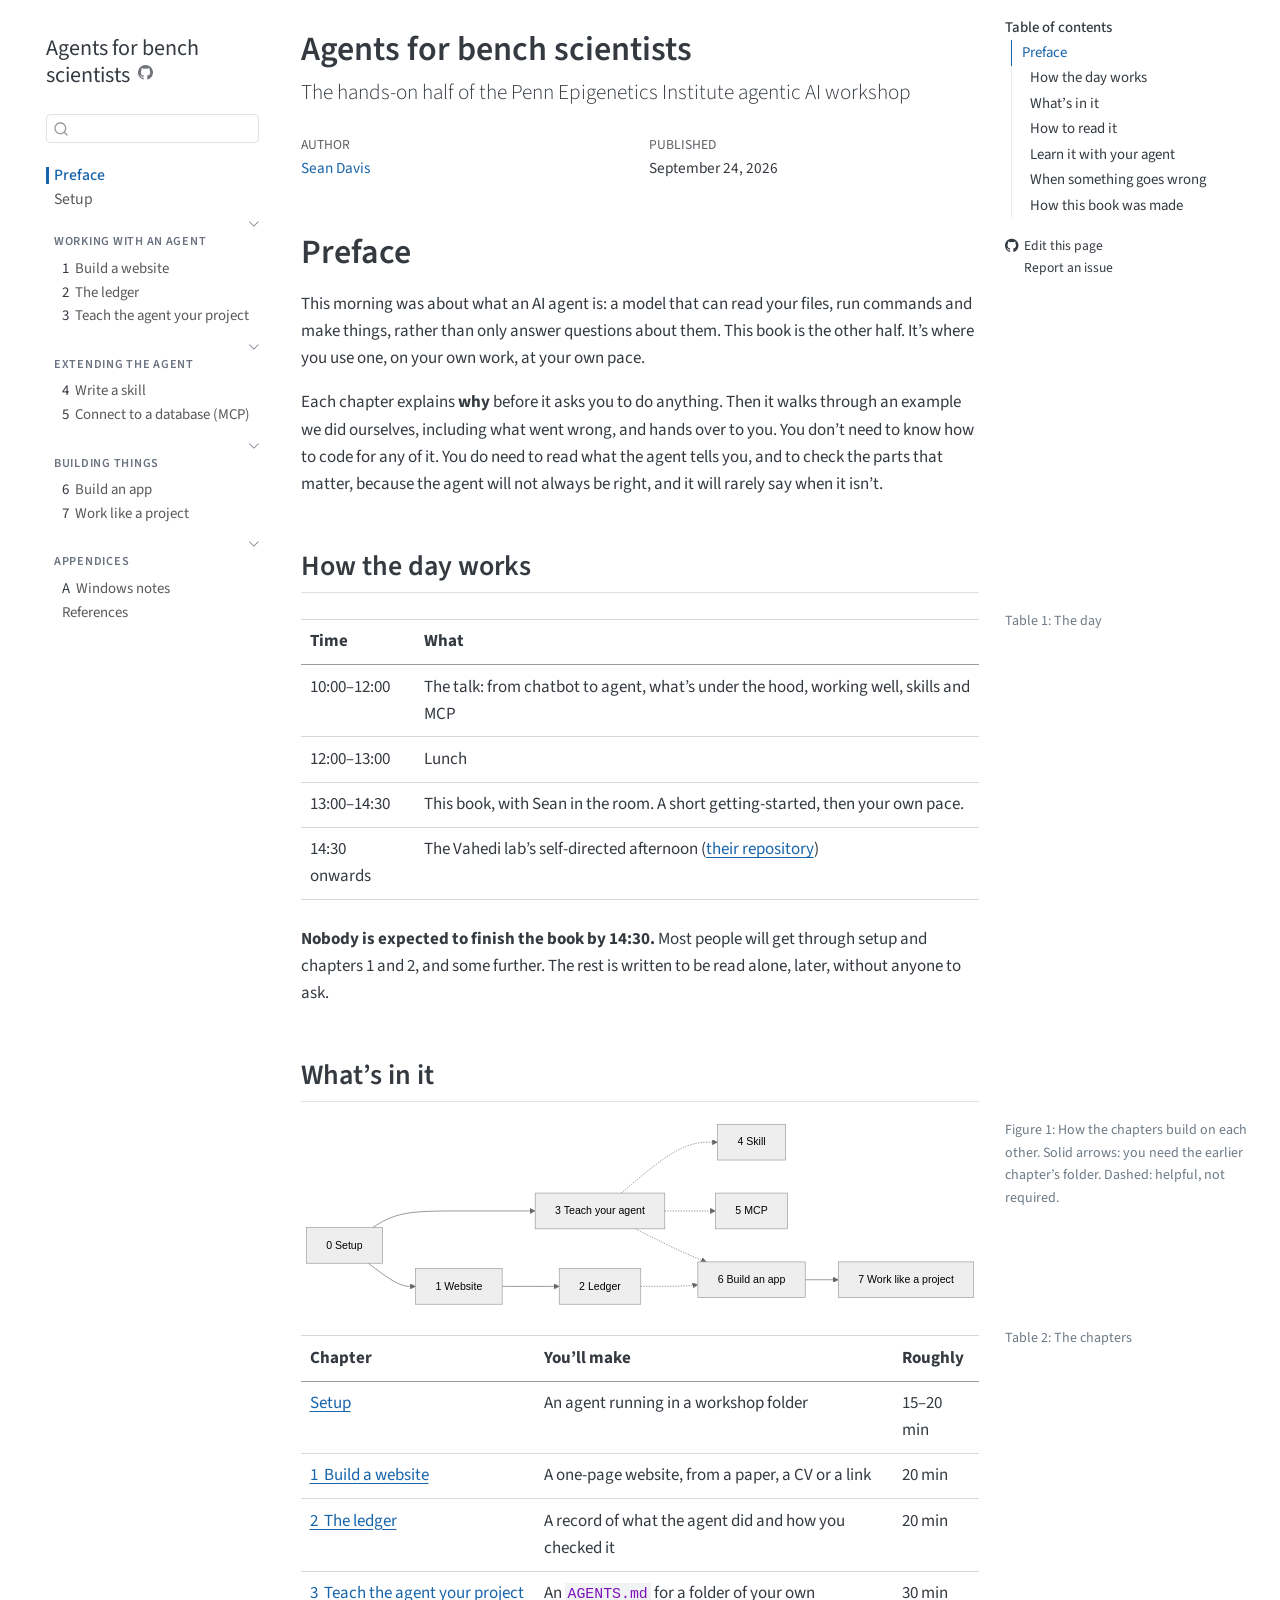
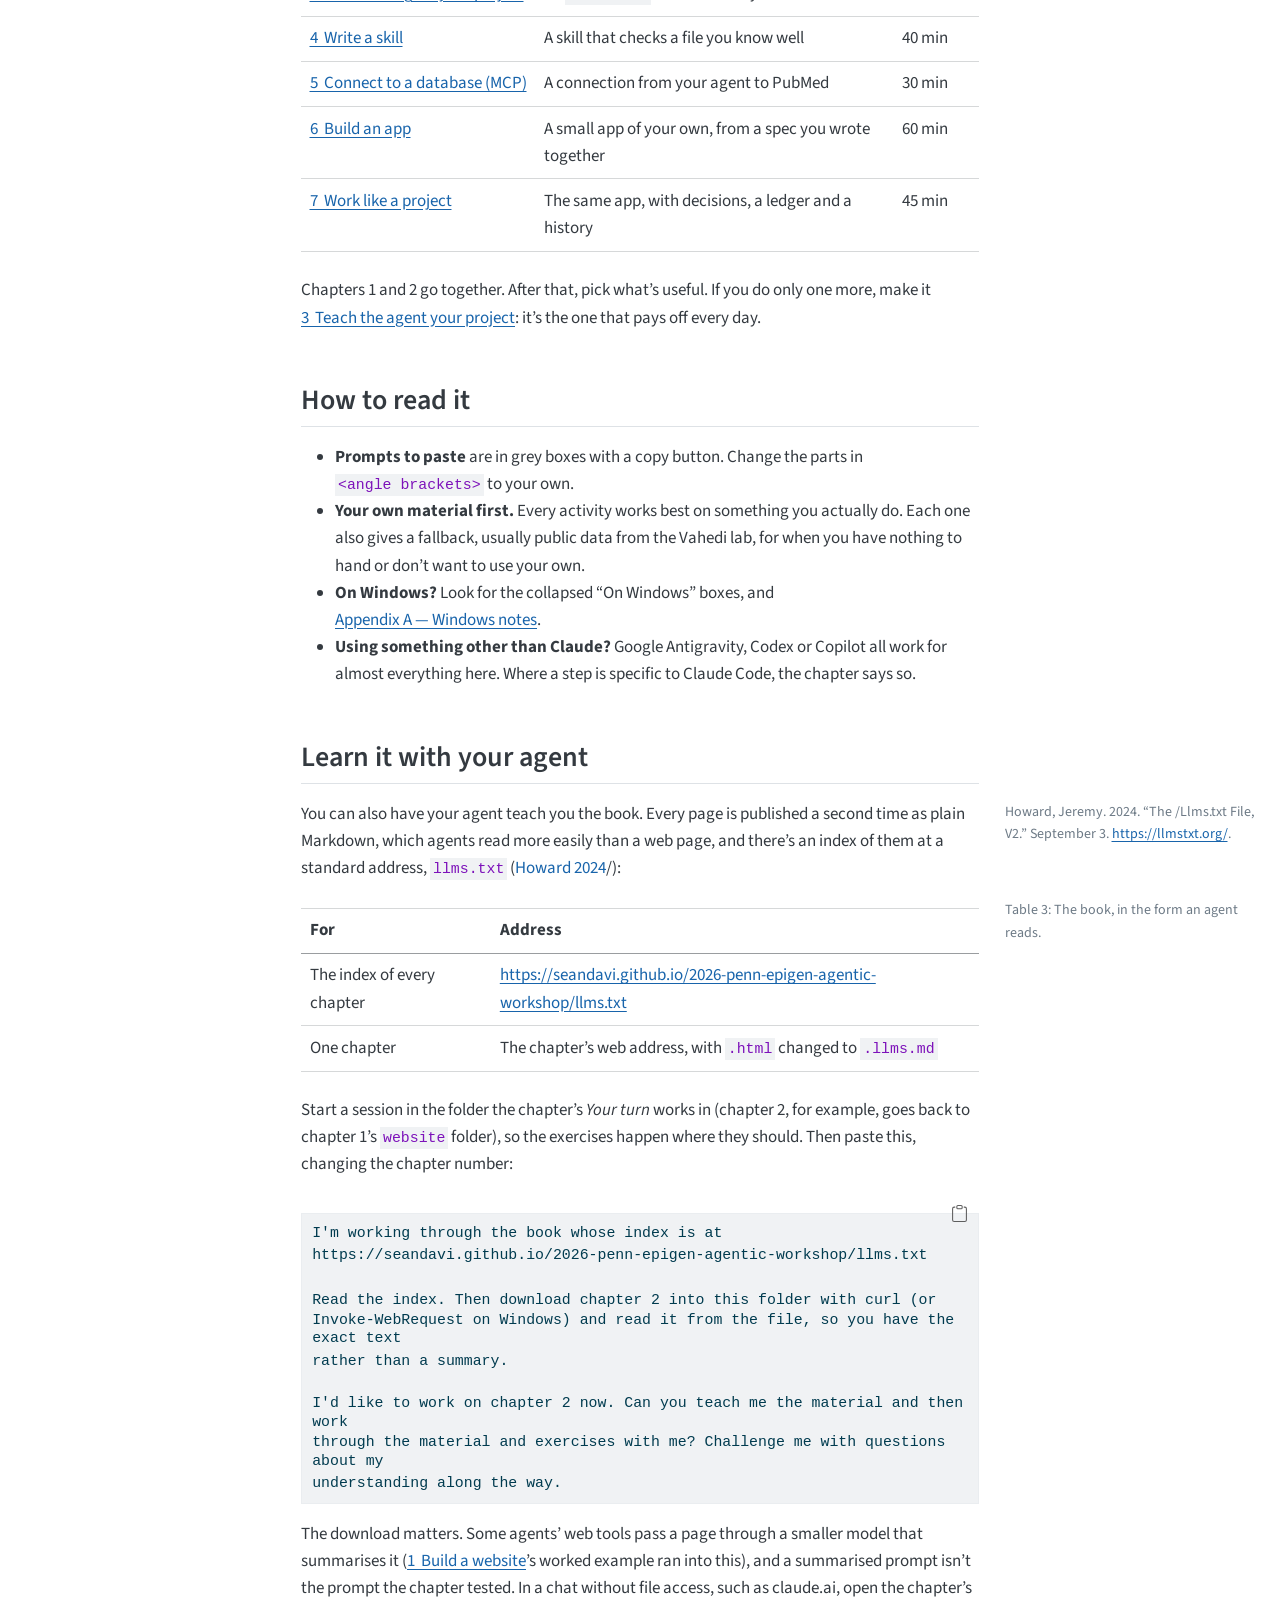
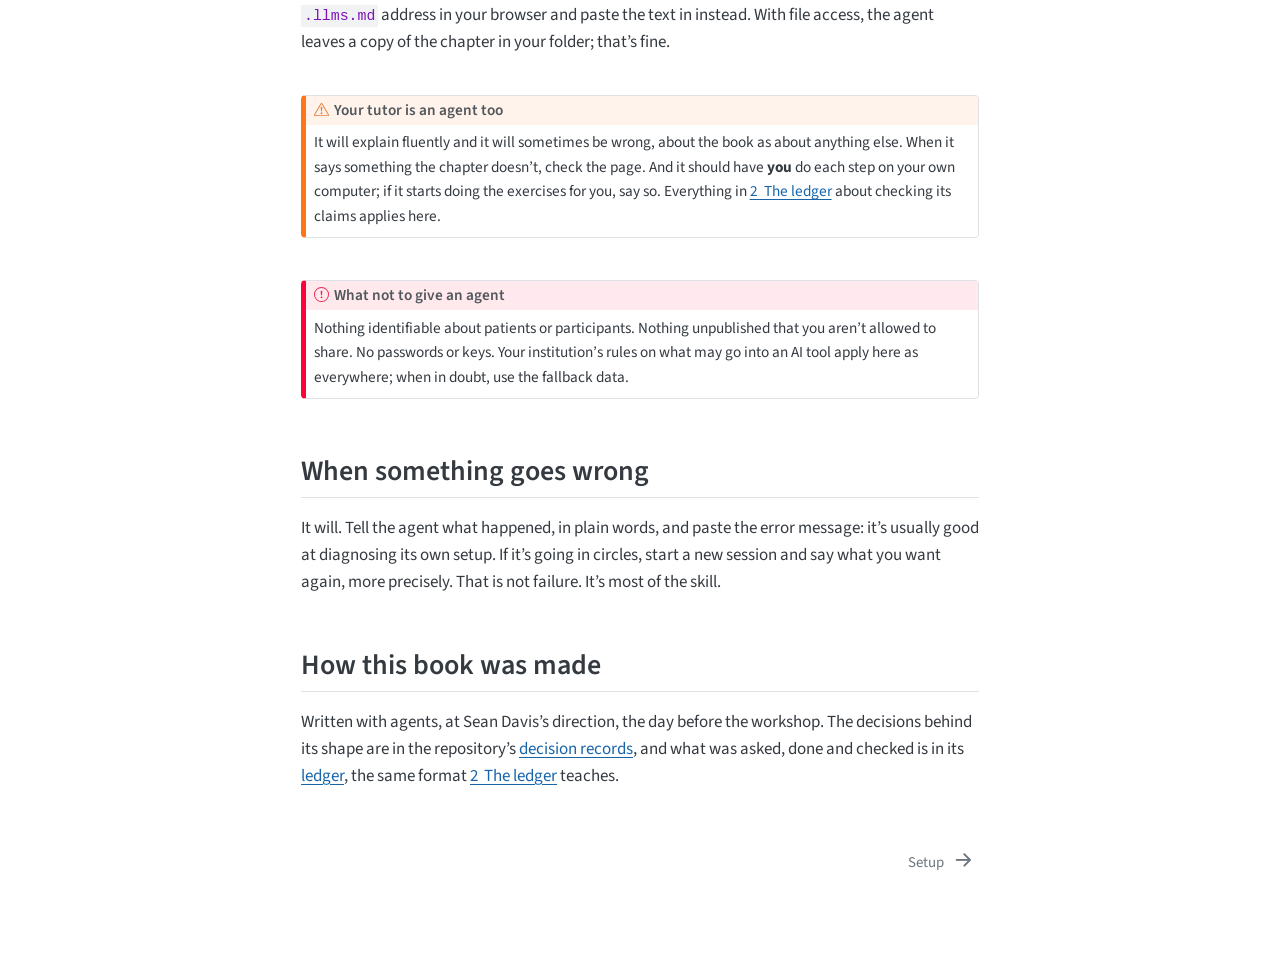
==== commit 7f33318f: "llms.txt for the book, and a preface section on learning it with your agent website: llms-txt: true " ====
--- a/docs/index.html
+++ b/docs/index.html
@@ -25,7 +25,61 @@
   margin: 0 0.8em 0.2em -1em; /* quarto-specific, see https://github.com/quarto-dev/quarto-cli/issues/4556 */ 
   vertical-align: middle;
 }
-</style>
+/* CSS for syntax highlighting */
+html { -webkit-text-size-adjust: 100%; }
+pre > code.sourceCode { white-space: pre; position: relative; }
+pre > code.sourceCode > span { display: inline-block; line-height: 1.25; }
+pre > code.sourceCode > span:empty { height: 1.2em; }
+.sourceCode { overflow: visible; }
+code.sourceCode > span { color: inherit; text-decoration: inherit; }
+div.sourceCode { margin: 1em 0; }
+pre.sourceCode { margin: 0; }
+@media screen {
+div.sourceCode { overflow: auto; }
+}
+@media print {
+pre > code.sourceCode { white-space: pre-wrap; }
+pre > code.sourceCode > span { text-indent: -5em; padding-left: 5em; }
+}
+pre.numberSource code
+  { counter-reset: source-line 0; }
+pre.numberSource code > span
+  { position: relative; left: -4em; counter-increment: source-line; }
+pre.numberSource code > span > a:first-child::before
+  { content: counter(source-line);
+    position: relative; left: -1em; text-align: right; vertical-align: baseline;
+    border: none; display: inline-block;
+    -webkit-touch-callout: none; -webkit-user-select: none;
+    -khtml-user-select: none; -moz-user-select: none;
+    -ms-user-select: none; user-select: none;
+    padding: 0 4px; width: 4em;
+  }
+pre.numberSource { margin-left: 3em;  padding-left: 4px; }
+div.sourceCode
+  {   }
+@media screen {
+pre > code.sourceCode > span > a:first-child::before { text-decoration: underline; }
+}
+/* CSS for citations */
+div.csl-bib-body { }
+div.csl-entry {
+  clear: both;
+}
+.hanging-indent div.csl-entry {
+  margin-left:2em;
+  text-indent:-2em;
+}
+div.csl-left-margin {
+  min-width:2em;
+  float:left;
+}
+div.csl-right-inline {
+  margin-left:2em;
+  padding-left:1em;
+}
+div.csl-indent {
+  margin-left: 2em;
+}</style>
 
 
 <script src="site_libs/quarto-nav/quarto-nav.js"></script>
@@ -243,6 +297,7 @@
   <li><a href="#how-the-day-works" id="toc-how-the-day-works" class="nav-link" data-scroll-target="#how-the-day-works">How the day works</a></li>
   <li><a href="#whats-in-it" id="toc-whats-in-it" class="nav-link" data-scroll-target="#whats-in-it">What’s in it</a></li>
   <li><a href="#how-to-read-it" id="toc-how-to-read-it" class="nav-link" data-scroll-target="#how-to-read-it">How to read it</a></li>
+  <li><a href="#preface-tutor" id="toc-preface-tutor" class="nav-link" data-scroll-target="#preface-tutor">Learn it with your agent</a></li>
   <li><a href="#when-something-goes-wrong" id="toc-when-something-goes-wrong" class="nav-link" data-scroll-target="#when-something-goes-wrong">When something goes wrong</a></li>
   <li><a href="#how-this-book-was-made" id="toc-how-this-book-was-made" class="nav-link" data-scroll-target="#how-this-book-was-made">How this book was made</a></li>
   </ul></li>
@@ -383,7 +438,7 @@
 </tr>
 <tr class="even">
 <td><a href="chapters/03-teach-your-agent.html" class="quarto-xref"><span>3&nbsp; Teach the agent your project</span></a></td>
-<td>An <code>AGENTS.md</code> for a real analysis folder</td>
+<td>An <code>AGENTS.md</code> for a folder of your own</td>
 <td>30 min</td>
 </tr>
 <tr class="odd">
@@ -424,6 +479,64 @@
 <li><strong>On Windows?</strong> Look for the collapsed “On Windows” boxes, and <a href="appendices/windows.html" class="quarto-xref"><span>Appendix A — Windows notes</span></a>.</li>
 <li><strong>Using something other than Claude?</strong> Google Antigravity, Codex or Copilot all work for almost everything here. Where a step is specific to Claude Code, the chapter says so.</li>
 </ul>
+</section>
+<section id="preface-tutor" class="level2 page-columns page-full">
+<h2 class="anchored" data-anchor-id="preface-tutor">Learn it with your agent</h2>
+<p>You can also have your agent teach you the book. Every page is published a second time as plain Markdown, which agents read more easily than a web page, and there’s an index of them at a standard address, <code>llms.txt</code> <span class="citation" data-cites="url:https://llmstxt.org">(<a href="appendices/references.html#ref-url:https://llmstxt.org" role="doc-biblioref">Howard 2024</a>/)</span>:</p>
+<div class="no-row-height column-margin column-container"><div id="ref-url:https://llmstxt.org" class="csl-entry" role="listitem">
+Howard, Jeremy. 2024. <span>“The /Llms.txt File, V2.”</span> September 3. <a href="https://llmstxt.org/">https://llmstxt.org/</a>.
+</div></div><div id="tbl-preface-llms" class="quarto-float quarto-figure quarto-figure-center anchored page-columns page-full">
+<figure class="quarto-float quarto-float-tbl figure page-columns page-full">
+<div aria-describedby="tbl-preface-llms-caption-0ceaefa1-69ba-4598-a22c-09a6ac19f8ca">
+<table class="table">
+<thead>
+<tr class="header">
+<th>For</th>
+<th>Address</th>
+</tr>
+</thead>
+<tbody>
+<tr class="odd">
+<td>The index of every chapter</td>
+<td><a href="https://seandavi.github.io/2026-penn-epigen-agentic-workshop/llms.txt" class="uri">https://seandavi.github.io/2026-penn-epigen-agentic-workshop/llms.txt</a></td>
+</tr>
+<tr class="even">
+<td>One chapter</td>
+<td>The chapter’s web address, with <code>.html</code> changed to <code>.llms.md</code></td>
+</tr>
+</tbody>
+</table>
+</div>
+<figcaption class="quarto-float-caption-margin quarto-float-caption quarto-float-tbl margin-caption" id="tbl-preface-llms-caption-0ceaefa1-69ba-4598-a22c-09a6ac19f8ca">
+Table&nbsp;3: The book, in the form an agent reads.
+</figcaption>
+</figure>
+</div>
+<p>Start a session in the folder the chapter’s <em>Your turn</em> works in (chapter 2, for example, goes back to chapter 1’s <code>website</code> folder), so the exercises happen where they should. Then paste this, changing the chapter number:</p>
+<div class="code-copy-outer-scaffold"><div class="sourceCode" id="cb1"><pre class="sourceCode default code-with-copy"><code class="sourceCode default"><span id="cb1-1"><a href="#cb1-1" aria-hidden="true" tabindex="-1"></a>I'm working through the book whose index is at</span>
+<span id="cb1-2"><a href="#cb1-2" aria-hidden="true" tabindex="-1"></a>https://seandavi.github.io/2026-penn-epigen-agentic-workshop/llms.txt</span>
+<span id="cb1-3"><a href="#cb1-3" aria-hidden="true" tabindex="-1"></a></span>
+<span id="cb1-4"><a href="#cb1-4" aria-hidden="true" tabindex="-1"></a>Read the index. Then download chapter 2 into this folder with curl (or</span>
+<span id="cb1-5"><a href="#cb1-5" aria-hidden="true" tabindex="-1"></a>Invoke-WebRequest on Windows) and read it from the file, so you have the exact text</span>
+<span id="cb1-6"><a href="#cb1-6" aria-hidden="true" tabindex="-1"></a>rather than a summary.</span>
+<span id="cb1-7"><a href="#cb1-7" aria-hidden="true" tabindex="-1"></a></span>
+<span id="cb1-8"><a href="#cb1-8" aria-hidden="true" tabindex="-1"></a>I'd like to work on chapter 2 now. Can you teach me the material and then work</span>
+<span id="cb1-9"><a href="#cb1-9" aria-hidden="true" tabindex="-1"></a>through the material and exercises with me? Challenge me with questions about my</span>
+<span id="cb1-10"><a href="#cb1-10" aria-hidden="true" tabindex="-1"></a>understanding along the way.</span></code></pre></div><button title="Copy to Clipboard" class="code-copy-button"><i class="bi"></i></button></div>
+<p>The download matters. Some agents’ web tools pass a page through a smaller model that summarises it (<a href="chapters/01-website.html" class="quarto-xref"><span>1&nbsp; Build a website</span></a>’s worked example ran into this), and a summarised prompt isn’t the prompt the chapter tested. In a chat without file access, such as claude.ai, open the chapter’s <code>.llms.md</code> address in your browser and paste the text in instead. With file access, the agent leaves a copy of the chapter in your folder; that’s fine.</p>
+<div class="callout callout-style-default callout-warning callout-titled">
+<div class="callout-header d-flex align-content-center">
+<div class="callout-icon-container">
+<i class="callout-icon"></i>
+</div>
+<div class="callout-title-container flex-fill">
+<span class="screen-reader-only">Warning</span>Your tutor is an agent too
+</div>
+</div>
+<div class="callout-body-container callout-body">
+<p>It will explain fluently and it will sometimes be wrong, about the book as about anything else. When it says something the chapter doesn’t, check the page. And it should have <strong>you</strong> do each step on your own computer; if it starts doing the exercises for you, say so. Everything in <a href="chapters/02-ledger.html" class="quarto-xref"><span>2&nbsp; The ledger</span></a> about checking its claims applies here.</p>
+</div>
+</div>
 <div class="callout callout-style-default callout-important callout-titled">
 <div class="callout-header d-flex align-content-center">
 <div class="callout-icon-container">
@@ -445,6 +558,7 @@
 <section id="how-this-book-was-made" class="level2">
 <h2 class="anchored" data-anchor-id="how-this-book-was-made">How this book was made</h2>
 <p>Written with agents, at Sean Davis’s direction, the day before the workshop. The decisions behind its shape are in the repository’s <a href="https://github.com/seandavi/2026-penn-epigen-agentic-workshop/tree/main/adr">decision records</a>, and what was asked, done and checked is in its <a href="https://github.com/seandavi/2026-penn-epigen-agentic-workshop/blob/main/LEDGER.md">ledger</a>, the same format <a href="chapters/02-ledger.html" class="quarto-xref"><span>2&nbsp; The ledger</span></a> teaches.</p>
+
 
 
 </section>
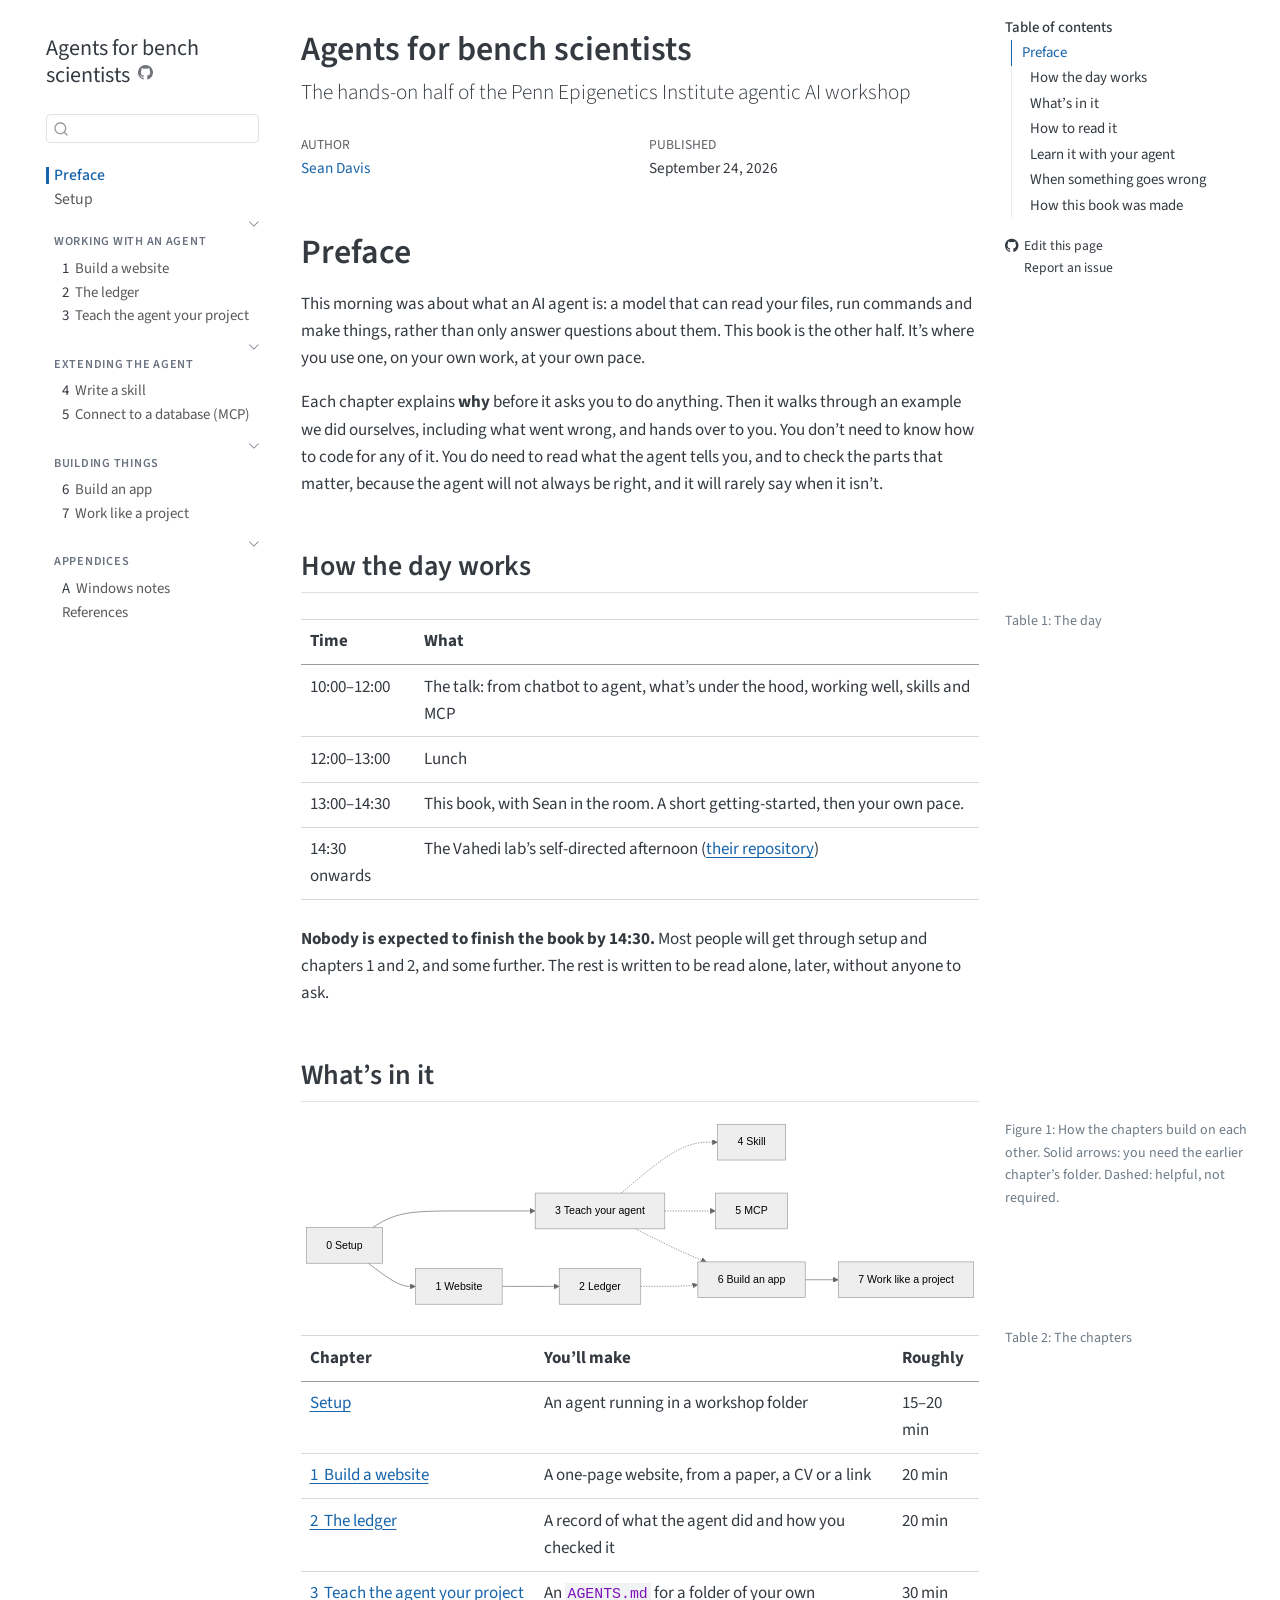
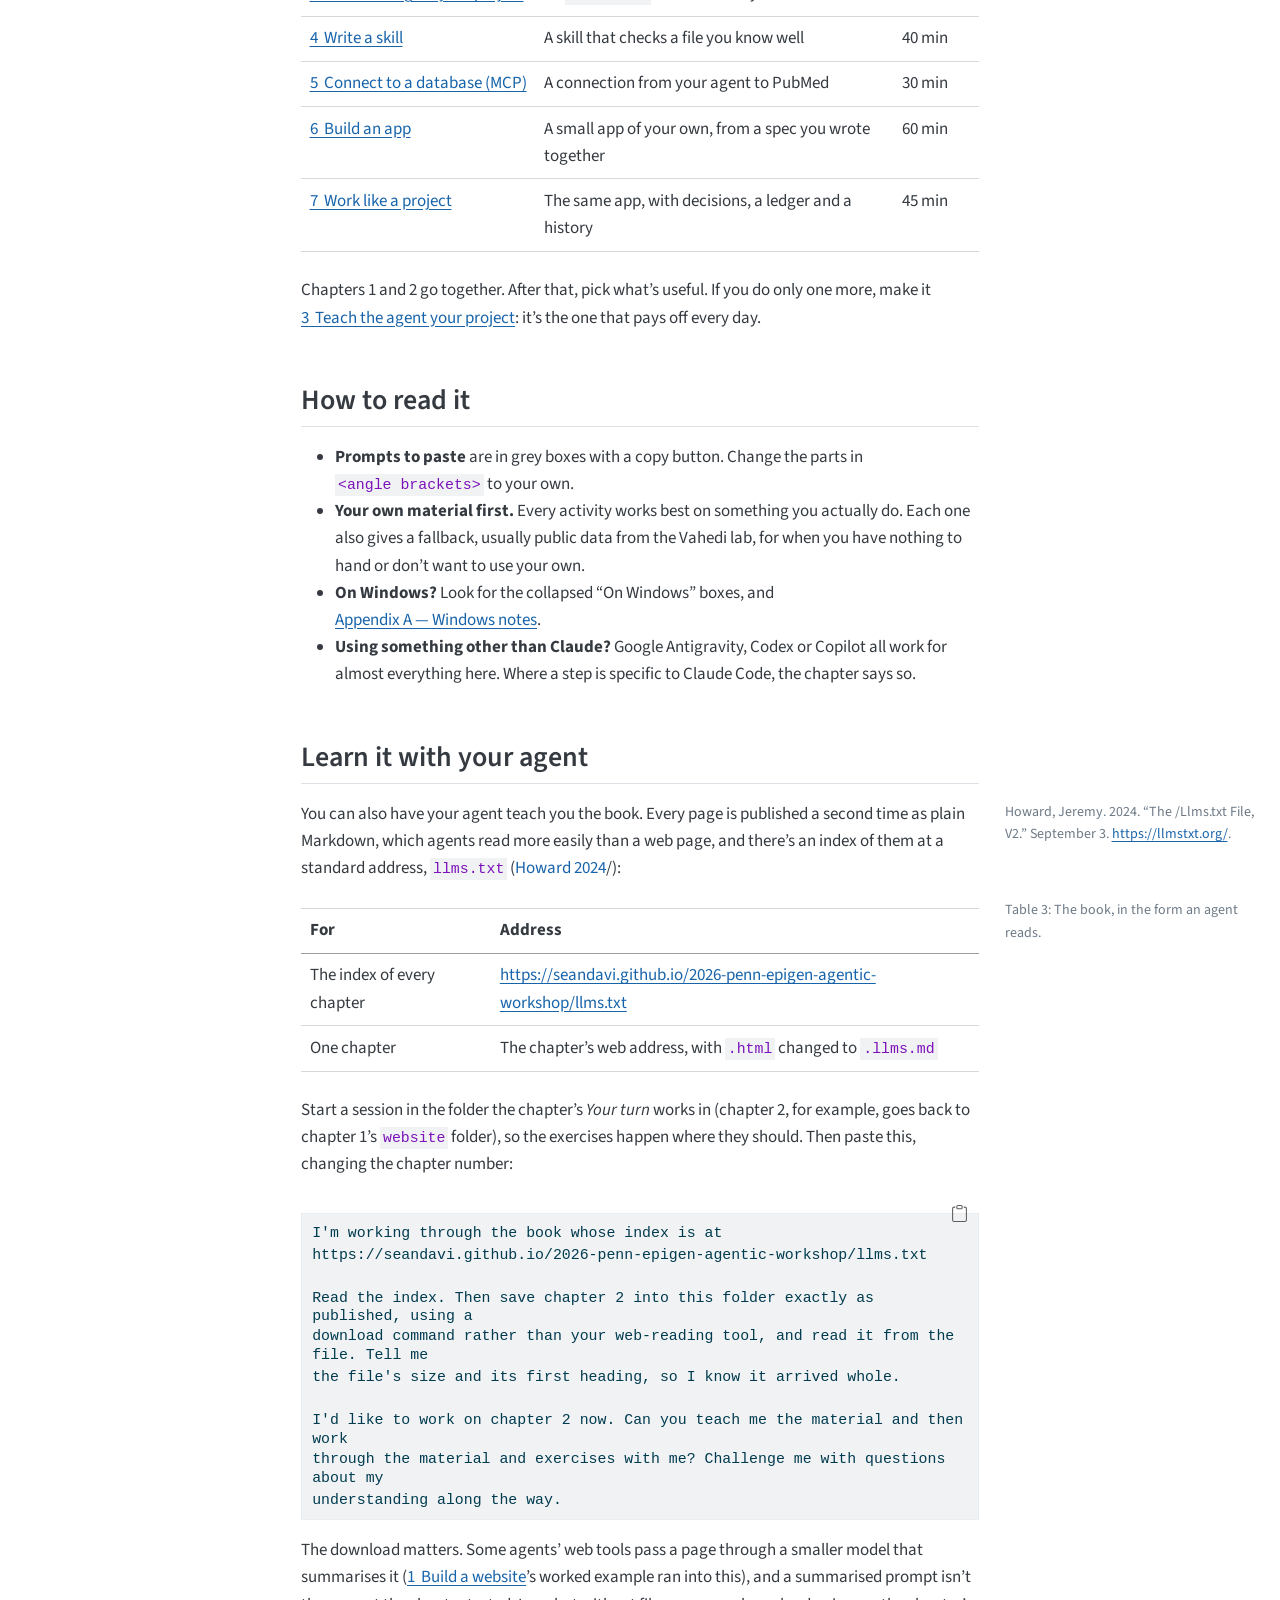
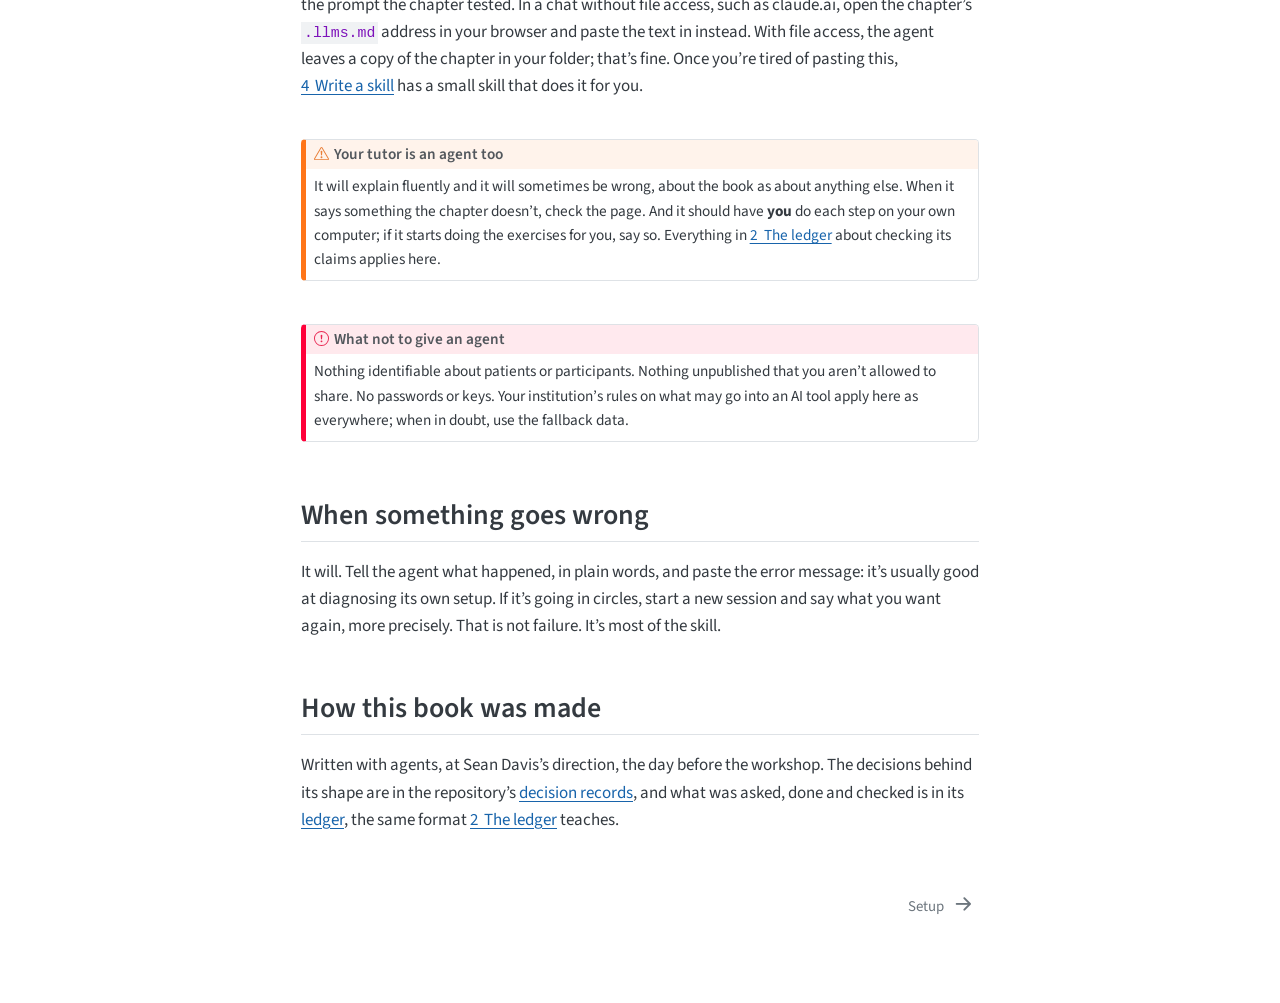
==== commit 518649f7: "Render the book for the download prompts and skill tip Co-Authored-By: Claude Opus 5.5 <noreply@anth" ====
--- a/docs/index.html
+++ b/docs/index.html
@@ -127,6 +127,20 @@
     "search-label": "Search"
   }
 }</script>
+<script async="" src="https://www.googletagmanager.com/gtag/js?id=G-KLLV1GCF4E"></script>
+
+<script type="text/javascript">
+
+window.dataLayer = window.dataLayer || [];
+function gtag(){dataLayer.push(arguments);}
+gtag('js', new Date());
+ 
+  gtag('consent', 'default', {
+    'ad_storage': 'denied',
+    'analytics_storage': 'denied'
+  });
+gtag('config', 'G-KLLV1GCF4E', { 'anonymize_ip': true});
+</script>
 <meta name="mermaid-theme" content="neutral">
 <script src="site_libs/quarto-diagram/mermaid.min.js"></script>
 <script src="site_libs/quarto-diagram/mermaid-init.js"></script>
@@ -516,14 +530,14 @@
 <div class="code-copy-outer-scaffold"><div class="sourceCode" id="cb1"><pre class="sourceCode default code-with-copy"><code class="sourceCode default"><span id="cb1-1"><a href="#cb1-1" aria-hidden="true" tabindex="-1"></a>I'm working through the book whose index is at</span>
 <span id="cb1-2"><a href="#cb1-2" aria-hidden="true" tabindex="-1"></a>https://seandavi.github.io/2026-penn-epigen-agentic-workshop/llms.txt</span>
 <span id="cb1-3"><a href="#cb1-3" aria-hidden="true" tabindex="-1"></a></span>
-<span id="cb1-4"><a href="#cb1-4" aria-hidden="true" tabindex="-1"></a>Read the index. Then download chapter 2 into this folder with curl (or</span>
-<span id="cb1-5"><a href="#cb1-5" aria-hidden="true" tabindex="-1"></a>Invoke-WebRequest on Windows) and read it from the file, so you have the exact text</span>
-<span id="cb1-6"><a href="#cb1-6" aria-hidden="true" tabindex="-1"></a>rather than a summary.</span>
+<span id="cb1-4"><a href="#cb1-4" aria-hidden="true" tabindex="-1"></a>Read the index. Then save chapter 2 into this folder exactly as published, using a</span>
+<span id="cb1-5"><a href="#cb1-5" aria-hidden="true" tabindex="-1"></a>download command rather than your web-reading tool, and read it from the file. Tell me</span>
+<span id="cb1-6"><a href="#cb1-6" aria-hidden="true" tabindex="-1"></a>the file's size and its first heading, so I know it arrived whole.</span>
 <span id="cb1-7"><a href="#cb1-7" aria-hidden="true" tabindex="-1"></a></span>
 <span id="cb1-8"><a href="#cb1-8" aria-hidden="true" tabindex="-1"></a>I'd like to work on chapter 2 now. Can you teach me the material and then work</span>
 <span id="cb1-9"><a href="#cb1-9" aria-hidden="true" tabindex="-1"></a>through the material and exercises with me? Challenge me with questions about my</span>
 <span id="cb1-10"><a href="#cb1-10" aria-hidden="true" tabindex="-1"></a>understanding along the way.</span></code></pre></div><button title="Copy to Clipboard" class="code-copy-button"><i class="bi"></i></button></div>
-<p>The download matters. Some agents’ web tools pass a page through a smaller model that summarises it (<a href="chapters/01-website.html" class="quarto-xref"><span>1&nbsp; Build a website</span></a>’s worked example ran into this), and a summarised prompt isn’t the prompt the chapter tested. In a chat without file access, such as claude.ai, open the chapter’s <code>.llms.md</code> address in your browser and paste the text in instead. With file access, the agent leaves a copy of the chapter in your folder; that’s fine.</p>
+<p>The download matters. Some agents’ web tools pass a page through a smaller model that summarises it (<a href="chapters/01-website.html" class="quarto-xref"><span>1&nbsp; Build a website</span></a>’s worked example ran into this), and a summarised prompt isn’t the prompt the chapter tested. In a chat without file access, such as claude.ai, open the chapter’s <code>.llms.md</code> address in your browser and paste the text in instead. With file access, the agent leaves a copy of the chapter in your folder; that’s fine. Once you’re tired of pasting this, <a href="chapters/04-skills.html" class="quarto-xref"><span>4&nbsp; Write a skill</span></a> has a small skill that does it for you.</p>
 <div class="callout callout-style-default callout-warning callout-titled">
 <div class="callout-header d-flex align-content-center">
 <div class="callout-icon-container">
